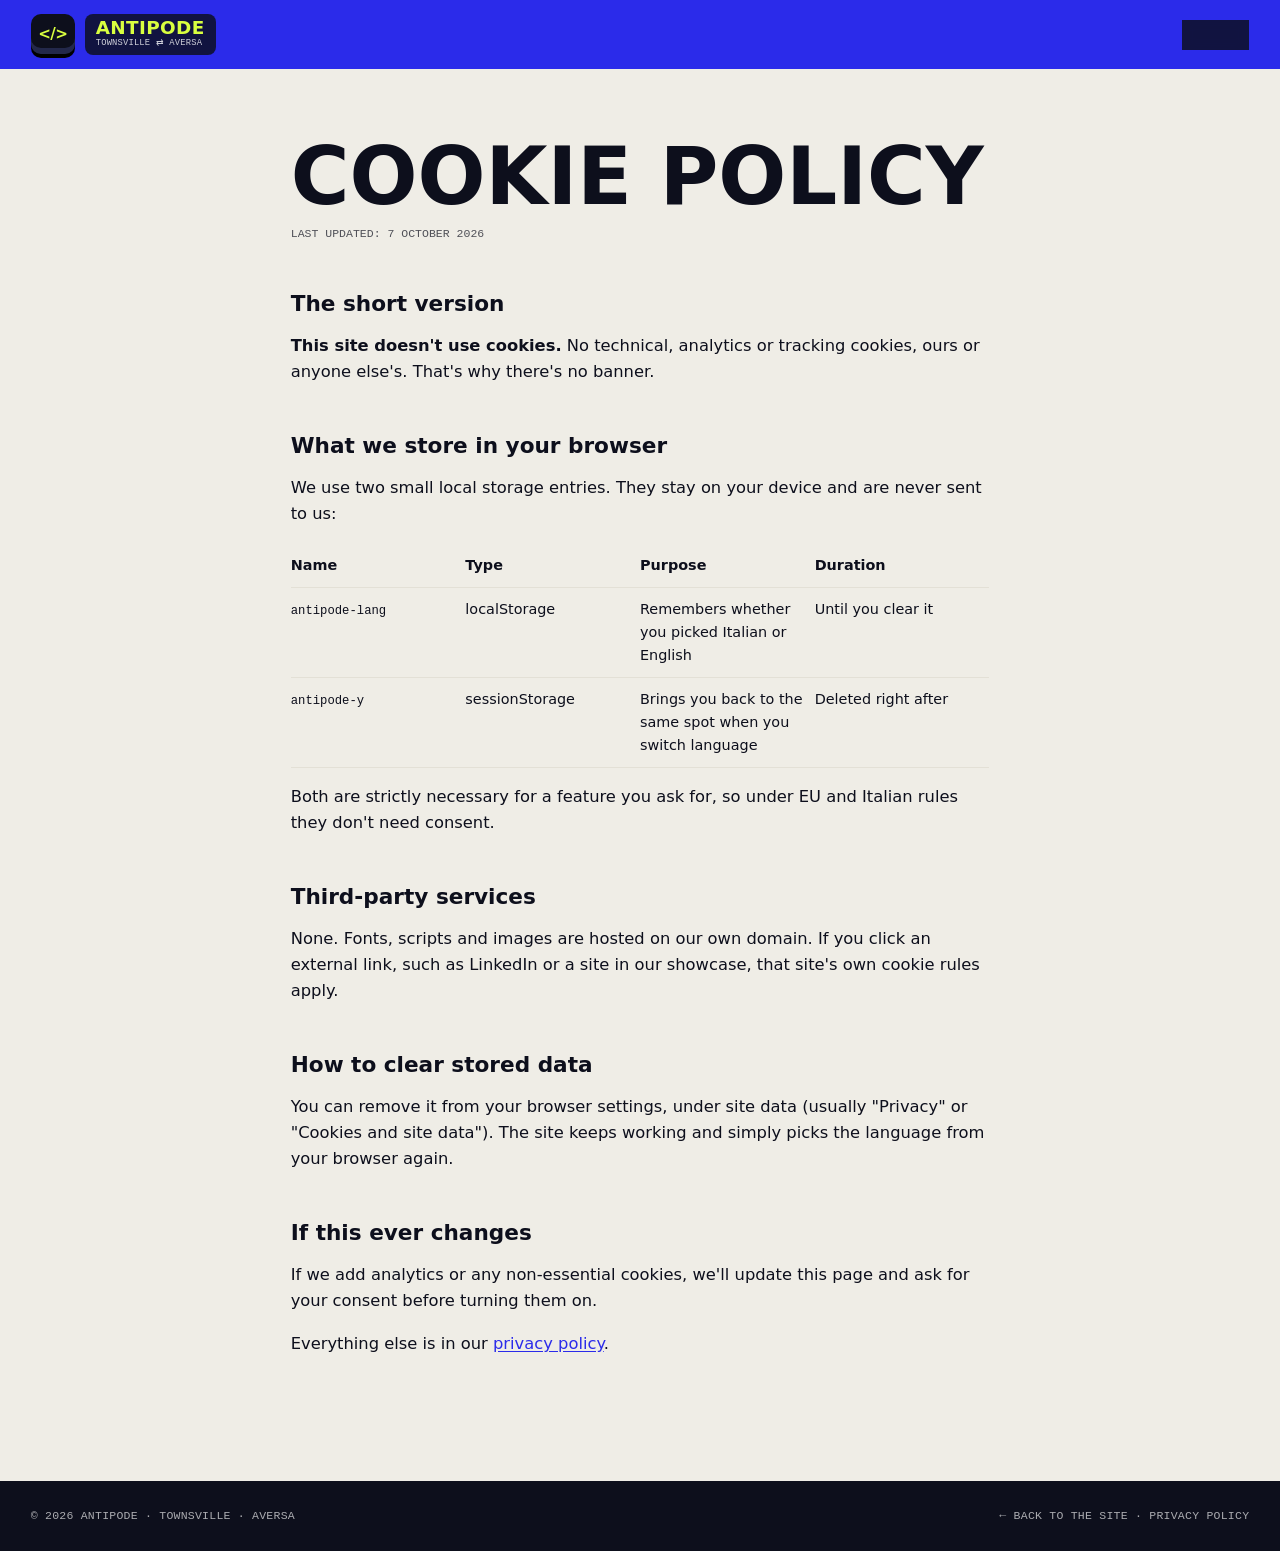
==== cookie.html @ 069a1ace "Antipode landing: IT/EN, privacy e cookie policy, ottimizzazioni mobile Co-Authored-By: Claude Opus " ====
<!doctype html>
<html lang="it">
<head>
  <meta charset="utf-8">
  <meta name="viewport" content="width=device-width, initial-scale=1">
  <title>Cookie policy — Antipode</title>
  <meta name="robots" content="noindex">
  <link rel="stylesheet" href="css/fonts.css">
  <link rel="stylesheet" href="css/style.css">
  <link rel="icon" href="data:image/svg+xml,%3Csvg xmlns='http://www.w3.org/2000/svg' viewBox='0 0 64 64'%3E%3Crect x='4' y='8' width='56' height='50' rx='12' fill='%230D0F1C'/%3E%3Crect x='10' y='6' width='44' height='40' rx='9' fill='%23171A33'/%3E%3Ctext x='32' y='34' text-anchor='middle' font-family='Arial Black,Arial' font-weight='900' font-size='17' fill='%23D9FF3F'%3E%3C/%3E%3C/text%3E%3C/svg%3E">
</head>
<body class="legal-page" data-legal>
  <header class="legal-top">
    <a class="logo" href="index.html"><span class="logo__key">&lt;/&gt;</span><span class="logo__txt"><b>Antipode</b><small class="mono">Townsville ⇄ Aversa</small></span></a>
    <div class="lang" role="group" aria-label="Lingua / Language">
      <button class="lang__btn" data-lang="it" aria-pressed="true" lang="it">IT</button>
      <button class="lang__btn" data-lang="en" aria-pressed="false" lang="en">EN</button>
    </div>
  </header>

  <main class="legal">
    <!-- ================= ITALIANO ================= -->
    <article lang="it">
      <h1>Cookie policy</h1>
      <p class="meta">Ultimo aggiornamento: 7 ottobre 2026</p>

      <h2>In breve</h2>
      <p><strong>Questo sito non usa cookie.</strong> Niente cookie tecnici, statistici o di profilazione, né nostri né di terze parti. Per questo non vedi un banner.</p>

      <h2>Cosa salviamo nel tuo browser</h2>
      <p>Usiamo due piccole voci di memoria locale, che restano sul tuo dispositivo e non ci vengono mai inviate:</p>
      <table>
        <thead><tr><th>Nome</th><th>Tipo</th><th>A cosa serve</th><th>Durata</th></tr></thead>
        <tbody>
          <tr><td><code>antipode-lang</code></td><td>localStorage</td><td>Ricorda se hai scelto italiano o inglese</td><td>Finché non la cancelli</td></tr>
          <tr><td><code>antipode-y</code></td><td>sessionStorage</td><td>Ti riporta allo stesso punto della pagina quando cambi lingua</td><td>Viene cancellata subito dopo</td></tr>
        </tbody>
      </table>
      <p>Sono strumenti tecnici che servono a una funzione che chiedi tu, quindi non richiedono consenso (art. 122 del Codice Privacy e Linee guida del Garante sui cookie del 10 giugno 2021).</p>

      <h2>Servizi di terze parti</h2>
      <p>Nessuno. Font, script e immagini sono ospitati sul nostro dominio. Se clicchi su un link esterno, come LinkedIn o i siti nello showcase, si applicano i cookie e le regole di quei siti.</p>

      <h2>Come cancellare i dati salvati</h2>
      <p>Puoi eliminarli dalle impostazioni del browser, alla voce che gestisce i dati dei siti (in genere "Privacy" o "Cookie e dati dei siti"). Il sito continua a funzionare: tornerà a scegliere la lingua in base al tuo browser.</p>

      <h2>Se un giorno cambiamo idea</h2>
      <p>Se aggiungeremo strumenti di statistica o altri cookie non tecnici aggiorneremo questa pagina e ti chiederemo il consenso prima di attivarli.</p>
      <p>Per tutto il resto c'è la <a href="privacy.html">privacy policy</a>.</p>
    </article>

    <!-- ================= ENGLISH ================= -->
    <article lang="en">
      <h1>Cookie policy</h1>
      <p class="meta">Last updated: 7 October 2026</p>

      <h2>The short version</h2>
      <p><strong>This site doesn't use cookies.</strong> No technical, analytics or tracking cookies, ours or anyone else's. That's why there's no banner.</p>

      <h2>What we store in your browser</h2>
      <p>We use two small local storage entries. They stay on your device and are never sent to us:</p>
      <table>
        <thead><tr><th>Name</th><th>Type</th><th>Purpose</th><th>Duration</th></tr></thead>
        <tbody>
          <tr><td><code>antipode-lang</code></td><td>localStorage</td><td>Remembers whether you picked Italian or English</td><td>Until you clear it</td></tr>
          <tr><td><code>antipode-y</code></td><td>sessionStorage</td><td>Brings you back to the same spot when you switch language</td><td>Deleted right after</td></tr>
        </tbody>
      </table>
      <p>Both are strictly necessary for a feature you ask for, so under EU and Italian rules they don't need consent.</p>

      <h2>Third-party services</h2>
      <p>None. Fonts, scripts and images are hosted on our own domain. If you click an external link, such as LinkedIn or a site in our showcase, that site's own cookie rules apply.</p>

      <h2>How to clear stored data</h2>
      <p>You can remove it from your browser settings, under site data (usually "Privacy" or "Cookies and site data"). The site keeps working and simply picks the language from your browser again.</p>

      <h2>If this ever changes</h2>
      <p>If we add analytics or any non-essential cookies, we'll update this page and ask for your consent before turning them on.</p>
      <p>Everything else is in our <a href="privacy.html">privacy policy</a>.</p>
    </article>
  </main>

  <footer class="legal-foot mono">
    <span>© 2026 Antipode · Townsville · Aversa</span>
    <span><a href="index.html"><span lang="it">← Torna al sito</span><span lang="en">← Back to the site</span></a> · <a href="privacy.html">Privacy policy</a></span>
  </footer>
  <script src="js/i18n.js"></script>
</body>
</html>
---- css/fonts.css ----
/* latin-ext */
@font-face {
  font-family: 'Bricolage Grotesque';
  font-style: normal;
  font-weight: 300 800;
  font-stretch: 75% 100%;
  font-display: swap;
  src: url(../fonts/BricolageGrotesque-300-800-latin-ext.woff2) format('woff2');
  unicode-range: U+0100-02BA, U+02BD-02C5, U+02C7-02CC, U+02CE-02D7, U+02DD-02FF, U+0304, U+0308, U+0329, U+1D00-1DBF, U+1E00-1E9F, U+1EF2-1EFF, U+2020, U+20A0-20AB, U+20AD-20C4, U+2113, U+2C60-2C7F, U+A720-A7FF;
}
/* latin */
@font-face {
  font-family: 'Bricolage Grotesque';
  font-style: normal;
  font-weight: 300 800;
  font-stretch: 75% 100%;
  font-display: swap;
  src: url(../fonts/BricolageGrotesque-300-800-latin.woff2) format('woff2');
  unicode-range: U+0000-00FF, U+0131, U+0152-0153, U+02BB-02BC, U+02C6, U+02DA, U+02DC, U+0304, U+0308, U+0329, U+2000-206F, U+20AC, U+2122, U+2191, U+2193, U+2212, U+2215, U+FEFF, U+FFFD;
}
/* latin-ext */
@font-face {
  font-family: 'Space Mono';
  font-style: normal;
  font-weight: 400;
  font-display: swap;
  src: url(../fonts/SpaceMono-400-latin-ext.woff2) format('woff2');
  unicode-range: U+0100-02BA, U+02BD-02C5, U+02C7-02CC, U+02CE-02D7, U+02DD-02FF, U+0304, U+0308, U+0329, U+1D00-1DBF, U+1E00-1E9F, U+1EF2-1EFF, U+2020, U+20A0-20AB, U+20AD-20C4, U+2113, U+2C60-2C7F, U+A720-A7FF;
}
/* latin */
@font-face {
  font-family: 'Space Mono';
  font-style: normal;
  font-weight: 400;
  font-display: swap;
  src: url(../fonts/SpaceMono-400-latin.woff2) format('woff2');
  unicode-range: U+0000-00FF, U+0131, U+0152-0153, U+02BB-02BC, U+02C6, U+02DA, U+02DC, U+0304, U+0308, U+0329, U+2000-206F, U+20AC, U+2122, U+2191, U+2193, U+2212, U+2215, U+FEFF, U+FFFD;
}
/* latin-ext */
@font-face {
  font-family: 'Space Mono';
  font-style: normal;
  font-weight: 700;
  font-display: swap;
  src: url(../fonts/SpaceMono-700-latin-ext.woff2) format('woff2');
  unicode-range: U+0100-02BA, U+02BD-02C5, U+02C7-02CC, U+02CE-02D7, U+02DD-02FF, U+0304, U+0308, U+0329, U+1D00-1DBF, U+1E00-1E9F, U+1EF2-1EFF, U+2020, U+20A0-20AB, U+20AD-20C4, U+2113, U+2C60-2C7F, U+A720-A7FF;
}
/* latin */
@font-face {
  font-family: 'Space Mono';
  font-style: normal;
  font-weight: 700;
  font-display: swap;
  src: url(../fonts/SpaceMono-700-latin.woff2) format('woff2');
  unicode-range: U+0000-00FF, U+0131, U+0152-0153, U+02BB-02BC, U+02C6, U+02DA, U+02DC, U+0304, U+0308, U+0329, U+2000-206F, U+20AC, U+2122, U+2191, U+2193, U+2212, U+2215, U+FEFF, U+FFFD;
}
---- css/style.css ----
/* =========================================================
   Antonio De Biase — Studio digitale
   Palette: cobalt / acid lime / ink / lilac / paper
   Type: Bricolage Grotesque (condensed, 800) + Space Mono
   ========================================================= */
:root {
  --cobalt: #2b2bea;
  --cobalt-2: #2222c4;
  --cobalt-3: #16168f;
  --cobalt-4: #0e0e66;
  --lime: #d9ff3f;
  --lime-2: #b8e01c;
  --ink: #0d0f1c;
  --ink-2: #161a2e;
  --ink-3: #23284a;
  --lilac: #b6a4ff;
  --lilac-2: #8e72ff;
  --paper: #efede6;
  --paper-2: #e3e0d6;
  --white: #ffffff;

  --display: "Bricolage Grotesque", "Arial Narrow", system-ui, sans-serif;
  --mono: "Space Mono", ui-monospace, "SFMono-Regular", Menlo, monospace;

  --gutter: clamp(16px, 2.4vw, 36px);
  --radius: 18px;
  --ease: cubic-bezier(.2, .8, .2, 1);
  --vh: 100svh;
}

*, *::before, *::after { box-sizing: border-box; }
html { -webkit-text-size-adjust: 100%; overflow-x: clip; }
html.lenis, html.lenis body { height: auto; }
.lenis.lenis-smooth { scroll-behavior: auto !important; }
body {
  margin: 0;
  background: var(--ink);
  color: var(--white);
  font-family: var(--display);
  font-optical-sizing: auto;
  overflow-x: clip;
  -webkit-font-smoothing: antialiased;
}
img { display: block; max-width: 100%; }
a { color: inherit; text-decoration: none; }
button { font: inherit; color: inherit; cursor: pointer; }
::selection { background: var(--lime); color: var(--ink); }
:focus-visible { outline: 3px solid var(--lime); outline-offset: 3px; border-radius: 6px; }

.sr-only { position: absolute; width: 1px; height: 1px; padding: 0; margin: -1px; overflow: hidden; clip: rect(0 0 0 0); white-space: nowrap; border: 0; }
.skip { position: fixed; left: 12px; top: -60px; z-index: 200; background: var(--lime); color: var(--ink); padding: 10px 14px; border-radius: 8px; }
.skip:focus { top: 12px; }

.mono {
  font-family: var(--mono);
  text-transform: uppercase;
  font-size: .72rem;
  line-height: 1.55;
  letter-spacing: .02em;
}

/* ---------- grain overlay ---------- */
.grain {
  position: fixed; inset: -50%;
  z-index: 90; pointer-events: none;
  opacity: .07;
  background-image: url("data:image/svg+xml,%3Csvg xmlns='http://www.w3.org/2000/svg' width='220' height='220'%3E%3Cfilter id='n'%3E%3CfeTurbulence type='fractalNoise' baseFrequency='.85' numOctaves='3' stitchTiles='stitch'/%3E%3CfeColorMatrix values='0 0 0 0 1 0 0 0 0 1 0 0 0 0 1 0 0 0 1.2 0'/%3E%3C/filter%3E%3Crect width='100%25' height='100%25' filter='url(%23n)'/%3E%3C/svg%3E");
  animation: grain 1.2s steps(6) infinite;
}
@keyframes grain {
  0% { transform: translate(0, 0); } 20% { transform: translate(-3%, 2%); }
  40% { transform: translate(2%, -3%); } 60% { transform: translate(-2%, -1%); }
  80% { transform: translate(3%, 3%); } 100% { transform: translate(0, 0); }
}

/* ---------- loader ---------- */
.loader {
  position: fixed; inset: 0; z-index: 100;
  background: var(--cobalt);
  display: grid; place-content: center; justify-items: center; gap: 22px;
  color: var(--lime);
}
.loader__keys { display: flex; gap: 10px; }
.loader__keys span {
  width: 64px; height: 64px; border-radius: 14px;
  display: grid; place-items: center;
  background: var(--ink); color: var(--lime);
  font: 800 1.8rem/1 var(--display);
  box-shadow: 0 8px 0 var(--cobalt-4), 0 14px 24px rgba(0,0,0,.25);
  animation: press 1.2s var(--ease) infinite;
}
.loader__keys span:nth-child(2) { animation-delay: .15s; }
.loader__keys span:nth-child(3) { animation-delay: .3s; }
@keyframes press { 0%, 60%, 100% { transform: translateY(0); box-shadow: 0 8px 0 var(--cobalt-4), 0 14px 24px rgba(0,0,0,.25); } 30% { transform: translateY(6px); box-shadow: 0 2px 0 var(--cobalt-4), 0 4px 10px rgba(0,0,0,.25); } }
.loader__bar { width: 220px; height: 4px; background: rgba(217,255,63,.2); border-radius: 4px; overflow: hidden; }
.loader__bar i { display: block; height: 100%; width: 0; background: var(--lime); }
.loader__txt { margin: 0; }
.loader__pct { margin-left: .6em; }

/* ---------- pills / chips ---------- */
.pill {
  display: inline-flex; align-items: center; gap: .5em;
  padding: .62em 1.15em;
  border-radius: 999px;
  border: 1.5px solid var(--ink);
  background: var(--lime); color: var(--ink);
  font: 700 .72rem/1 var(--mono); text-transform: uppercase; letter-spacing: .03em;
  transition: transform .35s var(--ease), background .25s, color .25s;
  white-space: nowrap;
}
.pill:hover { transform: translateY(-2px) rotate(-2deg); }
.pill--solid { background: var(--lime); }
.pill--ghost { background: rgba(13,15,28,.82); color: var(--white); border-color: transparent; backdrop-filter: blur(6px); }
.pill--ink { background: var(--ink); color: var(--lime); border-color: var(--ink); }
.pill--lg { padding: .95em 1.6em; font-size: .8rem; }
.chip {
  display: inline-block; padding: .38em .8em; border-radius: 999px;
  border: 1px solid currentColor; font: 700 .64rem/1 var(--mono); text-transform: uppercase;
}
.chip--ink { color: var(--ink); }
.tag { color: var(--lime); margin: 0 0 1rem; display: flex; gap: 1.2em; align-items: baseline; }
.services__count { color: rgba(255,255,255,.5); }
.services__count b { color: var(--white); font: 800 1.6rem/1 var(--display); font-stretch: 75%; }

/* ---------- nav ---------- */
.nav {
  position: fixed; inset: 14px var(--gutter) auto; z-index: 50;
  display: grid; grid-template-columns: 1fr auto 1fr; align-items: center; gap: 12px;
  pointer-events: none;
}
.nav > * { pointer-events: auto; }
.nav__left { display: flex; gap: 6px; }
.nav__right { display: flex; gap: 6px; justify-content: flex-end; }
.logo { display: flex; align-items: center; gap: 10px; }
.logo__key {
  width: 44px; height: 40px; border-radius: 10px;
  display: grid; place-items: center;
  background: var(--ink); color: var(--lime);
  font: 800 .95rem/1 var(--display); letter-spacing: -.04em;
  box-shadow: 0 4px 0 #000, inset 0 -6px 0 var(--ink-3);
  transition: transform .3s var(--ease), box-shadow .3s var(--ease);
}
.logo:hover .logo__key { transform: translateY(3px); box-shadow: 0 1px 0 #000, inset 0 -3px 0 var(--ink-3); }
.logo__txt {
  display: grid; gap: 1px; color: var(--white);
  background: rgba(13,15,28,.82); padding: 5px 11px 6px; border-radius: 8px; backdrop-filter: blur(6px);
}
.logo__txt b { color: var(--lime); font: 800 1.15rem/1 var(--display); font-stretch: 75%; text-transform: uppercase; letter-spacing: .02em; }
.logo__txt small { font-size: .55rem; line-height: 1.2; opacity: .8; }

/* language switch */
.lang { display: inline-flex; padding: 3px; gap: 2px; border-radius: 999px; background: rgba(13,15,28,.82); backdrop-filter: blur(6px); }
.lang__btn {
  border: 0; background: transparent; color: var(--white);
  font: 700 .66rem/1 var(--mono); padding: .62em .8em; border-radius: 999px;
  transition: background .25s, color .25s;
}
.lang__btn[aria-pressed="true"] { background: var(--lime); color: var(--ink); }
.lang__btn:hover:not([aria-pressed="true"]) { color: var(--lime); }
.status i {
  width: 7px; height: 7px; border-radius: 50%; background: var(--lime);
  box-shadow: 0 0 0 0 rgba(217,255,63,.7); animation: ping 1.8s infinite;
}
@keyframes ping { 70% { box-shadow: 0 0 0 7px rgba(217,255,63,0); } 100% { box-shadow: 0 0 0 0 rgba(217,255,63,0); } }

/* =========================================================
   STAGE (hero + 3D scroll story)
   ========================================================= */
.stage-wrap { position: relative; height: 500vh; background: var(--cobalt); }
.stage {
  position: sticky; top: 0; height: 100vh; height: var(--vh);
  overflow: hidden; background: var(--cobalt);
  isolation: isolate;
}
.stage__pattern {
  position: absolute; inset: -10%;
  z-index: 0; opacity: .14;
  background-image: url("data:image/svg+xml,%3Csvg xmlns='http://www.w3.org/2000/svg' width='240' height='240' fill='none' stroke='%23ffffff' stroke-width='1.4'%3E%3Cpath d='M40 30 l-18 18 l18 18 M80 30 l18 18 l-18 18 M66 26 l-14 44'/%3E%3Ccircle cx='180' cy='60' r='26'/%3E%3Ccircle cx='180' cy='60' r='12'/%3E%3Cpath d='M150 150 c0 -16 10 -24 22 -24 M150 150 c0 16 -10 24 -22 24 M200 126 h18 v18 M218 192 h-18 v18'/%3E%3Crect x='24' y='150' width='70' height='52' rx='10'/%3E%3Cpath d='M36 166 h30 M36 178 h46 M36 190 h22'/%3E%3Cpath d='M120 100 q20 -30 40 0 t40 0' /%3E%3C/svg%3E");
  background-size: 240px 240px;
  animation: drift 60s linear infinite;
}
@keyframes drift { to { transform: translate(240px, 240px); } }
.stage::after { /* vignette */
  content: ""; position: absolute; inset: 0; z-index: 1; pointer-events: none;
  background: radial-gradient(120% 80% at 50% 60%, transparent 40%, rgba(10,10,80,.45) 100%);
}
.stage__canvas { position: absolute; inset: 0; width: 100%; height: 100%; z-index: 3; }
.stage__back { position: absolute; inset: 0; z-index: 2; pointer-events: none; }
.stage__front { position: absolute; inset: 0; z-index: 4; pointer-events: none; }

/* hero */
.hero {
  position: absolute; inset: 0; z-index: 4;
  padding: 92px var(--gutter) 28px;
  display: flex; flex-direction: column; align-items: center;
  color: var(--lime);
}
.hero__kicker { color: var(--white); opacity: .85; margin: 0 0 .4rem; font-size: .66rem; }
.hero__rule { width: 100%; border-top: 1.5px dashed rgba(217,255,63,.55); }
.hero__rule--top { margin-bottom: 10px; }
.hero__rule--bottom { margin-top: 2px; }
.hero__title {
  margin: 0; display: flex; gap: .22em; justify-content: center;
  font-size: clamp(3.4rem, 13.4vw, 15rem);
  font-weight: 800; font-stretch: 75%;
  line-height: .86; text-transform: uppercase; letter-spacing: -.012em;
  color: var(--lime);
  text-shadow:
    .012em .014em 0 var(--cobalt-2), .024em .028em 0 var(--cobalt-2),
    .036em .042em 0 var(--cobalt-3), .048em .056em 0 var(--cobalt-3),
    .06em .07em 0 var(--cobalt-4), .07em .1em .08em rgba(0,0,40,.35);
}
.hero__word { display: inline-flex; }
.hero__word .ch { display: inline-block; will-change: transform; transform-origin: 50% 100%; }
.hero__sub {
  margin: .55rem 0 0;
  font-weight: 800; font-stretch: 75%; text-transform: uppercase;
  font-size: clamp(1.3rem, 3vw, 2.7rem); letter-spacing: .01em; line-height: 1;
  text-shadow: .03em .04em 0 var(--cobalt-3);
}
.hero__foot {
  position: absolute; left: var(--gutter); bottom: 28px;
  max-width: 300px; display: grid; gap: 16px; justify-items: start;
}
.hero__lede { margin: 0; color: var(--white); }
.hero__scroll {
  position: absolute; right: calc(var(--gutter) + 110px); bottom: 34px;
  color: var(--white); display: flex; align-items: center; gap: 10px;
}
.hero__scroll i { width: 1.5px; height: 34px; background: rgba(255,255,255,.35); position: relative; overflow: hidden; }
.hero__scroll i::after { content: ""; position: absolute; left: 0; top: -40%; width: 100%; height: 40%; background: var(--lime); animation: scrollcue 1.6s var(--ease) infinite; }
@keyframes scrollcue { to { top: 100%; } }

/* story steps */
.step { position: absolute; opacity: 0; visibility: hidden; }
.step--1 { left: var(--gutter); bottom: 9vh; max-width: 62vw; }
.step--2 { inset: 13vh 0 auto; text-align: center; display: grid; justify-items: center; }
.step--2b { left: 50%; bottom: 8vh; transform: translateX(-50%); width: min(440px, 90vw); display: grid; justify-items: center; gap: 14px; text-align: center; }
.step--3 { left: var(--gutter); bottom: 8vh; max-width: 60vw; }
.step__txt { color: var(--white); max-width: 330px; margin: 18px 0 0; }
.step__txt--center { margin: 0; }
.step__chips { display: flex; flex-wrap: wrap; gap: 6px; justify-content: center; color: var(--lime); }
.stats { list-style: none; padding: 0; margin: 22px 0 0; display: flex; gap: 28px; color: var(--white); }
.stats li { display: grid; gap: 4px; }
.stats b { font: 800 2.6rem/1 var(--display); font-stretch: 75%; color: var(--lime); }

/* =========================================================
   ECHO HEADINGS (main line + trailing ghost copies)
   ========================================================= */
.echo {
  position: relative; display: inline-block; margin: 0;
  font-size: clamp(2.7rem, 7.6vw, 8.2rem);
  font-weight: 800; font-stretch: 75%;
  line-height: .86; letter-spacing: -.01em;
  text-transform: uppercase; color: var(--lime);
}
.echo--center { text-align: center; }
.echo--sm { font-size: clamp(2.3rem, 5.4vw, 5.6rem); }
.echo--xl { font-size: clamp(3rem, 9vw, 10rem); }
.echo--ink { color: var(--ink); }
.echo--lime { color: var(--lime); }
.echo__layer { display: block; }
.echo__main { position: relative; z-index: 2; }
.echo__ghost {
  position: absolute; inset: 0; z-index: 1;
  pointer-events: none; user-select: none;
  -webkit-mask-image: linear-gradient(to bottom, #000 30%, transparent 92%);
          mask-image: linear-gradient(to bottom, #000 30%, transparent 92%);
}
.echo__line { display: block; overflow: hidden; padding-bottom: .04em; margin-bottom: -.04em; }
.echo__line > span { display: inline-block; will-change: transform; }

/* =========================================================
   SERVICES
   ========================================================= */
.services {
  position: relative; z-index: 5;
  margin-top: -100vh; height: 400vh;
  background: var(--ink);
  box-shadow: 0 -30px 60px rgba(0,0,0,.35);
}
.services__sticky {
  position: sticky; top: 0; height: 100vh; height: var(--vh);
  display: grid; grid-template-columns: 1fr 1fr;
}
.services__left {
  padding: 110px var(--gutter) 40px;
  display: flex; flex-direction: column;
  border-right: 1.5px dashed rgba(217,255,63,.25);
}
.services__heads { position: relative; height: 2.1em; font-size: clamp(2.3rem, 5.4vw, 5.6rem); margin-bottom: auto; }
.services__heads .echo { position: absolute; top: 0; left: 0; opacity: 0; visibility: hidden; }
.svc-list { list-style: none; margin: 30px 0 0; padding: 0; display: grid; gap: 18px; max-width: 520px; }
.svc-list li {
  display: grid; grid-template-columns: 44px 1fr; gap: 14px; align-items: start;
  opacity: .32; transition: opacity .5s var(--ease), transform .5s var(--ease);
}
.svc-list li.is-active { opacity: 1; transform: translateX(8px); }
.svc-list h3 { margin: 0 0 4px; font-weight: 700; font-size: 1.25rem; line-height: 1.15; }
.svc-list p { margin: 0; color: rgba(255,255,255,.72); }
.svc-ico { width: 44px; height: 44px; border-radius: 50%; background: var(--lime); display: grid; place-items: center; }
.svc-ico svg { width: 22px; height: 22px; fill: none; stroke: var(--ink); stroke-width: 1.8; stroke-linecap: round; stroke-linejoin: round; }

.services__right { position: relative; overflow: hidden; background: var(--lilac); }
.services__pattern {
  position: absolute; inset: 0; opacity: .22; z-index: 0;
  background-image: url("data:image/svg+xml,%3Csvg xmlns='http://www.w3.org/2000/svg' width='120' height='120' fill='none' stroke='%230d0f1c' stroke-width='1.2'%3E%3Cpath d='M0 60 Q30 20 60 60 T120 60'/%3E%3Cpath d='M0 100 Q30 60 60 100 T120 100' opacity='.5'/%3E%3C/svg%3E");
}
.svc-visual { position: absolute; inset: 0; z-index: 1; display: grid; place-items: center; opacity: 0; visibility: hidden; }

.mock-browser { width: min(78%, 520px); border-radius: 14px; overflow: hidden; background: var(--white); color: var(--ink); box-shadow: 0 40px 80px rgba(13,15,28,.35); transform: rotate(-4deg); }
.mock-browser__bar { display: flex; align-items: center; gap: 6px; padding: 10px 12px; background: var(--paper-2); }
.mock-browser__bar i { width: 10px; height: 10px; border-radius: 50%; background: var(--ink-3); opacity: .35; }
.mock-browser__bar span { margin-left: 10px; background: var(--white); padding: 3px 10px; border-radius: 6px; font-size: .6rem; text-transform: lowercase; }
.mock-browser__body { padding: 18px; display: grid; gap: 14px; }
.mb-hero { background: var(--cobalt); border-radius: 10px; padding: 22px; display: grid; gap: 8px; }
.mb-hero b { height: 18px; border-radius: 4px; background: var(--lime); width: 80%; }
.mb-hero b + b { width: 55%; }
.mb-hero span { width: 90px; height: 20px; border-radius: 99px; background: var(--white); margin-top: 6px; }
.mb-grid { display: grid; grid-template-columns: repeat(3, 1fr); gap: 10px; }
.mb-grid i { aspect-ratio: 1; border-radius: 8px; background: var(--paper-2); }
.mb-grid i:nth-child(2) { background: var(--lilac); }
.mb-lines { display: grid; gap: 6px; }
.mb-lines i { height: 7px; border-radius: 4px; background: var(--paper-2); }
.mb-lines i:nth-child(2) { width: 80%; } .mb-lines i:nth-child(3) { width: 60%; }
.score { position: absolute; right: 10%; bottom: 14%; background: var(--ink); color: var(--white); padding: 14px 18px; border-radius: 14px; transform: rotate(6deg); font-size: .6rem; }
.score b { display: block; color: var(--lime); font: 800 2.6rem/1 var(--display); }

.flowbox { position: relative; width: min(86%, 560px); aspect-ratio: 4 / 3; }
.flow { position: absolute; inset: 0; width: 100%; height: 100%; }
.flow__path { fill: none; stroke: var(--ink); stroke-width: 2; stroke-dasharray: 6 8; animation: dash 1.2s linear infinite; }
@keyframes dash { to { stroke-dashoffset: -28; } }
.flow__dot { fill: var(--lime); stroke: var(--ink); stroke-width: 2; }
.node {
  position: absolute; display: flex; align-items: center; gap: 8px;
  background: var(--ink); color: var(--white); padding: 10px 14px 10px 10px; border-radius: 14px;
  box-shadow: 0 16px 30px rgba(13,15,28,.3);
}
.node span { width: 30px; height: 30px; border-radius: 8px; background: var(--lime); color: var(--ink); display: grid; place-items: center; font-size: 1rem; }
.node b { font-size: .62rem; }
.node { transform: translate(-50%, -50%); white-space: nowrap; }
.node--a { left: 17.5%; top: 50%; }
.node--b { left: 50%; top: 23.3%; }
.node--c { left: 50%; top: 76.7%; }
.node--d { left: 82.5%; top: 50%; }

.dash { width: min(84%, 560px); aspect-ratio: 16/11; display: grid; grid-template-columns: 56px 1fr; background: var(--ink); border-radius: 16px; overflow: hidden; box-shadow: 0 40px 80px rgba(13,15,28,.35); transform: rotate(3deg); }
.dash__side { background: var(--ink-2); display: grid; align-content: start; gap: 12px; padding: 16px 12px; }
.dash__side i { height: 32px; border-radius: 8px; background: var(--ink-3); }
.dash__side i:first-child { background: var(--lime); }
.dash__main { padding: 16px; display: grid; grid-template-rows: auto 1fr; gap: 14px; }
.dash__kpis { display: grid; grid-template-columns: repeat(3, 1fr); gap: 10px; }
.dash__kpis div { background: var(--ink-2); border-radius: 10px; padding: 10px; display: grid; gap: 4px; }
.dash__kpis small { color: rgba(255,255,255,.55); font-size: .55rem; }
.dash__kpis b { color: var(--white); font-size: clamp(1rem, 1.8vw, 1.5rem); }
.dash__chart { background: var(--ink-2); border-radius: 10px; padding: 14px; display: flex; align-items: flex-end; gap: 8px; }
.dash__chart i { flex: 1; height: var(--h); border-radius: 5px 5px 2px 2px; background: linear-gradient(var(--lime), var(--lime-2)); transform-origin: bottom; }
.dash__chart i:nth-child(even) { background: var(--lilac); }

/* =========================================================
   JOURNEY
   ========================================================= */
.journey {
  position: relative; z-index: 6;
  margin-top: -100vh;
  background: var(--paper); color: var(--ink);
  padding: 120px var(--gutter) 18vh;
  box-shadow: 0 -30px 60px rgba(0,0,0,.35);
  overflow: hidden;
}
.journey__head { position: relative; z-index: 2; display: grid; gap: 20px; max-width: 620px; }
.journey__lede { margin: 0; max-width: 380px; }
.journey__items { position: relative; margin-top: 4vh; }
.jitem { position: relative; width: min(430px, 36vw); margin-left: var(--x); margin-top: -6vh; will-change: transform; }
.jitem:first-child { margin-top: -18vh; }
.jitem header { display: flex; gap: 10px; align-items: flex-start; margin-bottom: 10px; }
.jitem header p { margin: 0; }
.jnum { flex: none; width: 30px; height: 30px; border-radius: 50%; display: grid; place-items: center; background: var(--ink); color: var(--lime); font: 700 .62rem/1 var(--mono); }
.jcard { border-radius: 8px; overflow: hidden; box-shadow: 0 24px 50px rgba(13,15,28,.22); aspect-ratio: 4/3; }
.jcard--img img { width: 100%; height: 100%; object-fit: cover; object-position: left top; }
.jcard--code { background: var(--ink); display: grid; place-items: center; padding: 24px; }
.jcard--code pre { color: var(--lime); margin: 0; white-space: pre-wrap; font-size: .78rem; text-transform: none; }
.jcard--stack { background: var(--cobalt); display: grid; grid-template-columns: repeat(3, 1fr); gap: 10px; padding: 24px; align-content: center; }
.jcard--stack span { aspect-ratio: 1; border-radius: 12px; background: var(--ink); color: var(--lime); display: grid; place-items: center; font: 800 1.2rem/1 var(--display); box-shadow: 0 6px 0 var(--cobalt-4); }
.jcard--globe { background: var(--lilac); display: flex; align-items: center; justify-content: center; gap: clamp(10px, 3vw, 22px); padding: 16px; }
.jcard--globe > div { display: grid; gap: 8px; justify-items: center; }
.jcard--globe b { font-size: .8rem; }
.jcard--globe span { background: var(--ink); color: var(--lime); padding: 8px 12px; border-radius: 99px; }
.jcard--globe i { font: 800 clamp(2.4rem, 5vw, 4rem)/1 var(--display); font-style: normal; }

/* =========================================================
   WHY
   ========================================================= */
.why { overflow-x: clip; position: relative; z-index: 6; background: var(--paper); color: var(--ink); padding: 8vh var(--gutter) 0; }
.why__head { text-align: center; display: grid; justify-items: center; gap: 22px; }
.why__title {
  margin: 0; font-size: clamp(2.8rem, 8vw, 8.4rem);
  font-weight: 800; font-stretch: 75%; line-height: .9; text-transform: uppercase;
}
.hl { position: relative; display: inline-block; }
.strike { position: absolute; left: -4%; top: 34%; width: 108%; height: .42em; overflow: visible; pointer-events: none; }
.strike path { fill: none; stroke: var(--lilac-2); stroke-width: 9; stroke-linecap: round; opacity: .85; mix-blend-mode: multiply; }
.sticker {
  position: absolute; top: -.35em; left: -.2em; z-index: 2;
  font: 700 .6rem/1 var(--mono); text-transform: uppercase; white-space: nowrap;
  background: var(--lilac); color: var(--ink); padding: .5em .8em; border-radius: 99px;
  transform: rotate(var(--r)); box-shadow: 0 4px 0 var(--ink);
}
.sticker--b { left: auto; right: -.4em; top: -.1em; background: var(--lime); }
.sticker--c { left: auto; right: -.8em; top: .1em; }
.why__sub { max-width: 420px; margin: 0; }
.why__cols { display: grid; grid-template-columns: repeat(3, 1fr); gap: clamp(20px, 4vw, 70px); margin: 12vh 0 10vh; }
.why__col:nth-child(2) { margin-top: -4vh; }
.why__col:nth-child(3) { margin-top: -8vh; }
.why__col h3 { margin: 14px 0 8px; font-size: .78rem; }
.why__col p { margin: 0; max-width: 340px; }
.why__ico { width: 46px; height: 46px; border-radius: 50%; display: grid; place-items: center; background: var(--ink); color: var(--lime); font-size: 1.15rem; }

.marquee { margin: 0 calc(var(--gutter) * -1); background: var(--ink); color: var(--lime); overflow: hidden; padding: 18px 0; transform: rotate(-1.5deg); }
.marquee__track { display: flex; gap: 28px; width: max-content; font-size: 1rem; animation: marquee 32s linear infinite; }
@keyframes marquee { to { transform: translateX(-50%); } }

/* =========================================================
   WORK / SHOWCASE
   ========================================================= */
.work { position: relative; z-index: 6; background: var(--ink); }
.work__intro {
  position: relative; min-height: 100vh; min-height: var(--vh);
  background: var(--lilac); color: var(--ink); overflow: hidden;
  display: grid; align-items: end; padding: 120px var(--gutter) 60px;
}
.work__collage { position: absolute; inset: 0; }
.work__collage img {
  position: absolute; left: var(--x); top: var(--y);
  width: min(46vw, 640px); border-radius: 12px;
  transform: rotate(var(--r));
  box-shadow: 0 40px 80px rgba(13,15,28,.35);
  border: 6px solid var(--ink);
}
.work__intro-txt { position: relative; z-index: 2; display: grid; gap: 22px; justify-items: start; }
.work__intro .echo { color: var(--lime); -webkit-text-stroke: 0; text-shadow: .03em .04em 0 var(--ink), .05em .07em 0 var(--ink); }

.showcase { padding: 14vh var(--gutter) 12vh; }
.showcase__head { display: grid; gap: 24px; margin-bottom: 44px; }
.showcase__title { margin: 0; font-size: clamp(3rem, 9vw, 9rem); font-weight: 800; font-stretch: 75%; text-transform: uppercase; line-height: .85; color: var(--lime); }
.showcase__title sup { font-size: .9rem; vertical-align: top; margin-left: .4em; color: var(--white); }
.filters { display: flex; flex-wrap: wrap; gap: 8px; }
.filter {
  padding: .7em 1.1em; border-radius: 999px; border: 1.5px solid rgba(255,255,255,.2); background: transparent;
  font: 700 .68rem/1 var(--mono); text-transform: uppercase; color: var(--white);
  transition: background .25s, color .25s, border-color .25s, transform .3s var(--ease);
}
.filter:hover { border-color: var(--lime); transform: translateY(-2px); }
.filter.is-active { background: var(--lime); color: var(--ink); border-color: var(--lime); }

.grid { display: grid; grid-template-columns: repeat(3, 1fr); gap: 22px; grid-auto-flow: dense; }
.card {
  position: relative; border-radius: var(--radius); background: var(--ink-2);
  border: 1px solid rgba(255,255,255,.07);
  overflow: hidden; transform-style: preserve-3d;
  transition: border-color .3s, box-shadow .4s var(--ease);
}
.card:hover { border-color: rgba(217,255,63,.5); box-shadow: 0 30px 60px rgba(0,0,0,.4); }
.card--feature { grid-column: span 2; }
.card a { display: block; height: 100%; }
.card__media { position: relative; aspect-ratio: 16/10; overflow: hidden; background: var(--ink-3); }
.card--feature .card__media { aspect-ratio: 16/8.2; }
.card__bar { position: absolute; z-index: 2; inset: 0 0 auto; display: flex; gap: 5px; align-items: center; padding: 8px 10px; background: rgba(13,15,28,.85); backdrop-filter: blur(6px); }
.card__bar i { width: 8px; height: 8px; border-radius: 50%; background: rgba(255,255,255,.3); }
.card__bar span { margin-left: 8px; color: rgba(255,255,255,.7); font-size: .58rem; text-transform: lowercase; }
.card__media img { width: 100%; height: 100%; object-fit: cover; object-position: top; padding-top: 26px; transition: transform .9s var(--ease); }
.card:hover .card__media img { transform: scale(1.05) translateY(-2%); }
.card__cover {
  position: absolute; inset: 0; padding-top: 26px; display: grid; place-items: center;
  font: 800 clamp(2.4rem, 5vw, 4.6rem)/.9 var(--display); font-stretch: 75%; text-transform: uppercase; text-align: center;
  background: var(--cover-bg, var(--cobalt)); color: var(--cover-fg, var(--lime));
}
.card__cover::before {
  content: ""; position: absolute; inset: 0; opacity: .2;
  background-image: repeating-linear-gradient(-45deg, currentColor 0 1px, transparent 1px 14px);
}
.card__cover span { position: relative; padding: 0 16px; }
.card__go {
  position: absolute; z-index: 3; right: 14px; bottom: 14px;
  width: 54px; height: 54px; border-radius: 50%; background: var(--lime); color: var(--ink);
  display: grid; place-items: center; font: 700 1.2rem/1 var(--mono);
  transform: scale(0) rotate(-90deg); transition: transform .5s var(--ease);
}
.card:hover .card__go { transform: scale(1) rotate(0); }
.card__info { padding: 18px 18px 20px; display: grid; gap: 10px; }
.card__row { display: flex; justify-content: space-between; align-items: baseline; gap: 10px; }
.card__title { margin: 0; font-size: 1.45rem; font-weight: 700; line-height: 1.05; }
.card__year { color: var(--lime); flex: none; }
.card__desc { margin: 0; color: rgba(255,255,255,.65); text-transform: none; font-size: .74rem; }
.card__tags { display: flex; flex-wrap: wrap; gap: 6px; color: var(--lilac); }
.showcase__note { margin: 34px 0 0; color: rgba(255,255,255,.5); max-width: 560px; }

/* =========================================================
   OFFER
   ========================================================= */
.offer { position: relative; z-index: 6; background: var(--cobalt); padding: 16vh var(--gutter) 12vh; overflow: hidden; }
.offer::before { content: ""; position: absolute; inset: 0; opacity: .1; background-image: inherit; }
.offer__head { text-align: center; display: grid; justify-items: center; gap: 24px; margin-bottom: 70px; }
.offer__mark { color: var(--lime); font-size: 2rem; animation: spin 8s linear infinite; }
@keyframes spin { to { transform: rotate(360deg); } }
.offer .echo { text-shadow: .03em .04em 0 var(--cobalt-3), .05em .07em 0 var(--cobalt-4); }
.offer__cards { display: grid; grid-template-columns: repeat(3, 1fr); gap: 18px; }
.ocard {
  background: var(--lime); color: var(--ink); border-radius: var(--radius); padding: 22px;
  display: flex; flex-direction: column; gap: 18px; min-height: 440px;
  box-shadow: 0 10px 0 var(--cobalt-4);
  transition: translate .5s var(--ease), rotate .5s var(--ease), box-shadow .5s var(--ease);
}
.ocard:hover { translate: 0 -10px; rotate: -1.5deg; box-shadow: 0 22px 0 var(--cobalt-4); }
.ocard--lilac { background: var(--lilac); }
.ocard--paper { background: var(--paper); }
.ocard__top { display: flex; gap: 6px; }
.ocard h3 { margin: auto 0 0; font-size: clamp(2rem, 3.4vw, 3.2rem); font-weight: 800; font-stretch: 75%; text-transform: uppercase; line-height: .9; }
.ocard ul { margin: 0; padding: 0; list-style: none; display: grid; gap: 7px; border-top: 1.5px dashed var(--ink); padding-top: 16px; }
.ocard li::before { content: "→ "; }
.ocard__for { margin: 0; opacity: .7; }
.process { list-style: none; padding: 0; margin: 60px 0 0; display: grid; grid-template-columns: repeat(4, 1fr); gap: 12px; color: var(--white); }
.process li { border-top: 1.5px dashed rgba(217,255,63,.6); padding-top: 14px; display: grid; gap: 6px; }
.process b { color: var(--lime); font: 800 2rem/1 var(--display); }

/* =========================================================
   CONTACT
   ========================================================= */
.contact { position: relative; z-index: 6; display: grid; grid-template-columns: 1.15fr .85fr; min-height: 100vh; }
.contact__left { background: var(--lime); color: var(--ink); padding: 14vh var(--gutter) 8vh; display: grid; align-content: start; gap: 42px; }
.cform { display: grid; gap: 22px; max-width: 640px; }
.cform__row { display: grid; grid-template-columns: 1fr 1fr; gap: 18px; }
.field { display: grid; gap: 6px; }
.field input, .field textarea {
  font: 600 1.15rem/1.3 var(--display); color: var(--ink); background: transparent;
  border: 0; border-bottom: 2px solid var(--ink); padding: 8px 0; border-radius: 0; resize: vertical;
}
.field input:focus, .field textarea:focus { outline: none; border-bottom-color: var(--cobalt); }
.cform__types { border: 0; padding: 0; margin: 0; display: flex; flex-wrap: wrap; gap: 8px; }
.cform__types legend { margin-bottom: 8px; }
.cform__types label { position: relative; }
.cform__types input { position: absolute; opacity: 0; }
.cform__types span { display: inline-block; padding: .7em 1.1em; border: 1.5px solid var(--ink); border-radius: 99px; font: 700 .68rem/1 var(--mono); text-transform: uppercase; cursor: pointer; transition: background .2s, color .2s; }
.cform__types input:checked + span { background: var(--ink); color: var(--lime); }
.cform__types input:focus-visible + span { outline: 3px solid var(--cobalt); outline-offset: 2px; }
.cform__legal { margin: -6px 0 0; max-width: 520px; opacity: .8; font-size: .62rem; }
.cform__legal a { text-decoration: underline; text-underline-offset: 2px; }
.cform__foot { display: flex; align-items: center; justify-content: space-between; gap: 16px; }
.cform__msg { margin: 0; }

.contact__right { position: relative; overflow: hidden; background: var(--lilac); color: var(--ink); display: grid; place-content: center; justify-items: center; gap: 26px; padding: 12vh var(--gutter); }
.contact__pattern { position: absolute; inset: 0; opacity: .25; background-image: url("data:image/svg+xml,%3Csvg xmlns='http://www.w3.org/2000/svg' width='120' height='120' fill='none' stroke='%230d0f1c' stroke-width='1.2'%3E%3Cpath d='M0 60 Q30 20 60 60 T120 60'/%3E%3C/svg%3E"); z-index: 0; }
.keys { position: relative; z-index: 1; display: grid; grid-template-columns: repeat(4, auto); gap: 12px; perspective: 600px; }
.kc {
  width: clamp(64px, 7vw, 92px); aspect-ratio: 1; border: 0; border-radius: 16px;
  background: linear-gradient(180deg, #23284a, #12152a); color: var(--lime);
  font: 800 clamp(1.6rem, 2.6vw, 2.4rem)/1 var(--display);
  box-shadow: inset 0 -10px 0 rgba(0,0,0,.35), inset 0 2px 0 rgba(255,255,255,.08), 0 10px 0 #05060d, 0 20px 30px rgba(13,15,28,.35);
  transition: translate .12s, box-shadow .12s;
}
.kc--wide { grid-column: span 4; width: 100%; aspect-ratio: auto; height: clamp(64px, 7vw, 92px); font-size: 1rem; font-family: var(--mono); text-transform: uppercase; }
.kc--lime { background: linear-gradient(180deg, #e6ff7a, #c4ec22); color: var(--ink); box-shadow: inset 0 -10px 0 rgba(0,0,0,.15), 0 10px 0 #6f8a00, 0 20px 30px rgba(13,15,28,.35); }
.kc:hover { translate: 0 -2px; }
.kc.is-down, .kc:active { translate: 0 8px; box-shadow: inset 0 -4px 0 rgba(0,0,0,.35), 0 2px 0 #05060d, 0 6px 10px rgba(13,15,28,.35); }
.kc--lime.is-down, .kc--lime:active { box-shadow: inset 0 -4px 0 rgba(0,0,0,.15), 0 2px 0 #6f8a00, 0 6px 10px rgba(13,15,28,.35); }
.contact__hint { position: relative; z-index: 1; margin: 0; }
.contact__places { position: relative; z-index: 1; list-style: none; padding: 0; margin: 4px 0 0; display: flex; gap: 10px; flex-wrap: wrap; justify-content: center; }
.contact__places li { background: var(--ink); color: var(--white); border-radius: 12px; padding: 10px 14px; display: grid; gap: 2px; text-align: center; font-size: .6rem; }
.contact__places b { color: var(--lime); font: 800 1.3rem/1 var(--display); font-stretch: 75%; }
.contact__links { position: relative; z-index: 1; list-style: none; padding: 0; margin: 10px 0 0; display: grid; gap: 8px; justify-items: center; font-size: .8rem; }
.contact__links a { border-bottom: 1.5px solid var(--ink); }
.contact__links a:hover { background: var(--ink); color: var(--lime); }

/* ---------- footer ---------- */
.footer { position: relative; z-index: 6; background: var(--ink); padding: 8vh 0 26px; overflow: hidden; }
.footer__big { display: flex; width: max-content; animation: marquee 26s linear infinite; }
.footer__big span {
  padding-right: .4em; white-space: nowrap;
  font: 800 clamp(5rem, 16vw, 16rem)/.9 var(--display); font-stretch: 75%; text-transform: uppercase;
  color: transparent; -webkit-text-stroke: 2px var(--cobalt);
}
.footer__row { display: flex; justify-content: space-between; gap: 16px; flex-wrap: wrap; padding: 30px var(--gutter) 0; color: rgba(255,255,255,.6); }
.footer__row a:hover { color: var(--lime); }
.footer__links { display: flex; gap: 18px; flex-wrap: wrap; }
@media (min-width: 761px) { .footer__row { padding-right: calc(var(--gutter) + 104px); } }

/* ---------- corner controls ---------- */
.corner { position: fixed; right: var(--gutter); bottom: 22px; z-index: 50; display: flex; gap: 8px; }
.corner__btn {
  width: 44px; height: 44px; border-radius: 50%; border: 1.5px solid var(--ink);
  background: var(--lime); color: var(--ink); display: grid; place-items: center;
  font: 700 1rem/1 var(--mono); transition: transform .3s var(--ease);
}
.corner__btn:hover { transform: scale(1.08); }
.eq { display: flex; gap: 3px; align-items: flex-end; height: 14px; }
.eq i { width: 3px; background: var(--ink); border-radius: 2px; animation: eq .9s ease-in-out infinite; }
.eq i:nth-child(2) { animation-delay: .2s; } .eq i:nth-child(3) { animation-delay: .4s; }
@keyframes eq { 0%, 100% { height: 4px; } 50% { height: 14px; } }
.corner__btn[aria-pressed="true"] .eq i { animation-play-state: paused; height: 4px; }

/* =========================================================
   RESPONSIVE
   ========================================================= */
@media (max-width: 1024px) {
  .status { display: none; }
  .grid { grid-template-columns: repeat(2, 1fr); }
  .offer__cards { grid-template-columns: 1fr 1fr; }
  .offer__cards .ocard:last-child { grid-column: span 2; min-height: 0; }
}
/* touch devices: drop the costly full-screen effects, keep the motion */
@media (pointer: coarse) {
  .grain { display: none; }
  .stage__pattern { animation: none; }
  .stage::after { background: radial-gradient(120% 80% at 50% 60%, transparent 50%, rgba(10,10,80,.35) 100%); }
}

@media (max-width: 760px) {
  .nav { grid-template-columns: auto 1fr; top: max(10px, env(safe-area-inset-top)); }
  .nav__left, .status { display: none; }
  .logo__txt b { font-size: 1rem; }
  .stage-wrap { height: 440vh; }
  .logo { justify-self: start; }
  .hero { padding-top: 84px; }
  .hero__title { flex-direction: column; align-items: center; gap: 0; font-size: 23vw; }
  .hero__foot { max-width: none; right: var(--gutter); bottom: 22px; grid-template-columns: 1fr; }
  .hero__lede { font-size: .64rem; max-width: 70%; }
  .hero__scroll { display: none; }
  .step--1, .step--3 { max-width: none; right: var(--gutter); bottom: 6vh; }
  .step--2 { top: 14vh; }
  .stats { gap: 18px; }
  .stats b { font-size: 2rem; }

  .services { height: 340vh; }
  .services__sticky { grid-template-columns: 1fr; grid-template-rows: auto 1fr; }
  .services__left { padding-top: 86px; padding-bottom: 18px; border-right: 0; border-bottom: 1.5px dashed rgba(217,255,63,.25); }
  .services__heads { height: 2.05em; }
  .svc-list { gap: 10px; margin-top: 16px; }
  .svc-list li { grid-template-columns: 34px 1fr; }
  .svc-list li:not(.is-active) .mono { display: none; }
  .svc-list b { font-size: 1.02rem; }
  .svc-ico { width: 34px; height: 34px; }
  .svc-ico svg { width: 17px; height: 17px; }
  .node b { font-size: .52rem; }
  .node span { width: 24px; height: 24px; }

  .jitem { width: 82vw; margin-left: 0 !important; margin-top: 7vh; }
  .jitem:nth-child(even) { margin-left: auto !important; }
  .jitem:first-child { margin-top: 4vh; }
  .why__cols { grid-template-columns: 1fr; margin: 8vh 0; }
  .why__col:nth-child(n) { margin-top: 0; }
  .sticker { font-size: .5rem; top: -1.05em; }
  .sticker--b, .sticker--c { top: -.9em; }
  .corner { bottom: max(14px, env(safe-area-inset-bottom)); gap: 6px; }
  .corner__btn { width: 38px; height: 38px; font-size: .9rem; }
  .legal table { font-size: .8rem; }

  .work__collage img { width: 78vw; }
  .grid { grid-template-columns: 1fr; }
  .card--feature { grid-column: auto; }
  .card--feature .card__media { aspect-ratio: 16/10; }

  .offer__cards { grid-template-columns: 1fr; }
  .offer__cards .ocard:last-child { grid-column: auto; }
  .ocard { min-height: 360px; }
  .process { grid-template-columns: 1fr 1fr; }

  .contact { grid-template-columns: 1fr; }
  .cform__row { grid-template-columns: 1fr; }
  .cform__foot { flex-direction: column; align-items: stretch; }
  .contact__right { min-height: 70vh; }
  .footer__row { padding-bottom: 76px; flex-direction: column; gap: 10px; }
  .contact__places b { font-size: 1.1rem; }
}
@media (max-width: 420px) {
  .nav__cta { display: none; }
  .logo__txt small { display: none; }
}

@media (prefers-reduced-motion: reduce) {
  .grain, .stage__pattern, .marquee__track, .footer__big, .offer__mark { animation: none !important; }
}

/* =========================================================
   LEGAL PAGES
   ========================================================= */
.legal-page { background: var(--paper); color: var(--ink); }
.legal-page .grain { display: none; }
.legal-top { position: sticky; top: 0; z-index: 10; display: flex; justify-content: space-between; align-items: center; gap: 12px; padding: 14px var(--gutter); background: var(--cobalt); }
.legal-top .logo__txt small { color: var(--white); }
.legal { max-width: 760px; margin: 0 auto; padding: 8vh var(--gutter) 12vh; font-family: var(--display); line-height: 1.6; font-size: 1.02rem; }
.legal h1 { font-size: clamp(2.6rem, 8vw, 5rem); font-weight: 800; font-stretch: 75%; text-transform: uppercase; line-height: .9; margin: 0 0 12px; }
.legal h2 { font-size: 1.35rem; margin: 2.2em 0 .5em; line-height: 1.2; }
.legal p, .legal li { max-width: 68ch; }
.legal a { color: var(--cobalt); text-decoration: underline; text-underline-offset: 2px; }
.legal .meta { font-family: var(--mono); font-size: .72rem; text-transform: uppercase; opacity: .7; margin-bottom: 2.4em; }
.legal table { width: 100%; border-collapse: collapse; font-size: .9rem; margin: 1em 0; table-layout: fixed; }
.legal code { word-break: break-all; font-size: .85em; }
.legal th, .legal td { text-align: left; border-bottom: 1px solid var(--paper-2); padding: 10px 12px 10px 0; vertical-align: top; }
.legal mark { background: var(--lime); padding: 0 .25em; border-radius: 3px; }
html[data-lang="it"] :is(.legal, .legal-foot) [lang="en"], html[data-lang="en"] :is(.legal, .legal-foot) [lang="it"] { display: none; }
.legal-foot { background: var(--ink); color: rgba(255,255,255,.65); padding: 26px var(--gutter); display: flex; justify-content: space-between; gap: 14px; flex-wrap: wrap; }
.legal-foot a:hover { color: var(--lime); }
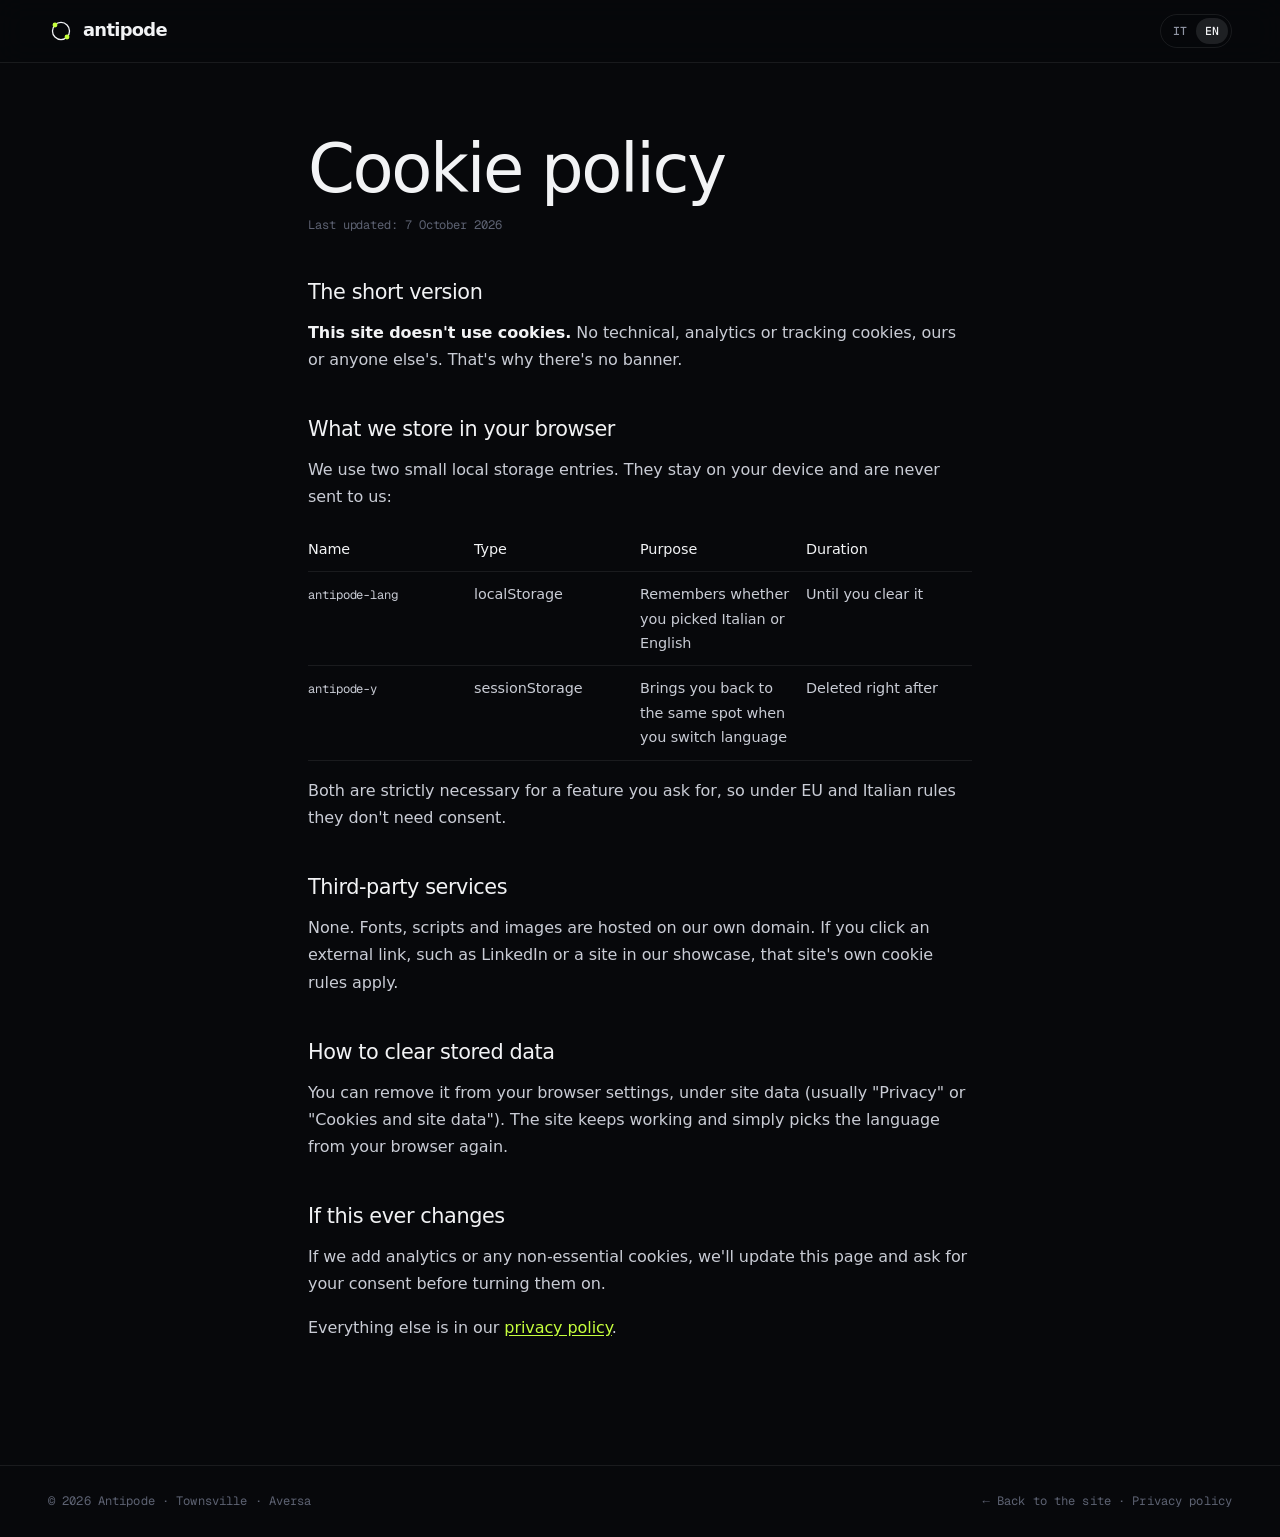
==== commit a00f7e68: "Bozza redesign dark (globo, demo chat, calcolatore ROI) — non approvata Co-Authored-By: Claude Opus " ====
--- a/cookie.html
+++ b/cookie.html
@@ -7,11 +7,11 @@
   <meta name="robots" content="noindex">
   <link rel="stylesheet" href="css/fonts.css">
   <link rel="stylesheet" href="css/style.css">
-  <link rel="icon" href="data:image/svg+xml,%3Csvg xmlns='http://www.w3.org/2000/svg' viewBox='0 0 64 64'%3E%3Crect x='4' y='8' width='56' height='50' rx='12' fill='%230D0F1C'/%3E%3Crect x='10' y='6' width='44' height='40' rx='9' fill='%23171A33'/%3E%3Ctext x='32' y='34' text-anchor='middle' font-family='Arial Black,Arial' font-weight='900' font-size='17' fill='%23D9FF3F'%3E%3C/%3E%3C/text%3E%3C/svg%3E">
+  <link rel="icon" href="data:image/svg+xml,%3Csvg xmlns='http://www.w3.org/2000/svg' viewBox='0 0 64 64'%3E%3Crect width='64' height='64' rx='16' fill='%2307080B'/%3E%3Ccircle cx='32' cy='32' r='17' fill='none' stroke='%23F2F3F5' stroke-width='3'/%3E%3Ccircle cx='20' cy='20' r='5' fill='%23C6FF3D'/%3E%3Ccircle cx='44' cy='44' r='5' fill='%23C6FF3D'/%3E%3C/svg%3E">
 </head>
 <body class="legal-page" data-legal>
   <header class="legal-top">
-    <a class="logo" href="index.html"><span class="logo__key">&lt;/&gt;</span><span class="logo__txt"><b>Antipode</b><small class="mono">Townsville ⇄ Aversa</small></span></a>
+    <a class="brand" href="index.html"><svg class="brand__mark" viewBox="0 0 32 32" aria-hidden="true"><circle cx="16" cy="16" r="10.5" fill="none" stroke="currentColor" stroke-width="1.6"/><circle cx="8.6" cy="8.6" r="3" class="brand__dot"/><circle cx="23.4" cy="23.4" r="3" class="brand__dot"/></svg><span class="brand__name">antipode</span></a>
     <div class="lang" role="group" aria-label="Lingua / Language">
       <button class="lang__btn" data-lang="it" aria-pressed="true" lang="it">IT</button>
       <button class="lang__btn" data-lang="en" aria-pressed="false" lang="en">EN</button>
--- a/css/fonts.css
+++ b/css/fonts.css
@@ -1,56 +1,90 @@
 /* latin-ext */
 @font-face {
-  font-family: 'Bricolage Grotesque';
+  font-family: 'Geist';
   font-style: normal;
-  font-weight: 300 800;
-  font-stretch: 75% 100%;
+  font-weight: 300 700;
   font-display: swap;
-  src: url(../fonts/BricolageGrotesque-300-800-latin-ext.woff2) format('woff2');
+  src: url(../fonts/Geist-normal-300-700-latin-ext.woff2) format('woff2');
   unicode-range: U+0100-02BA, U+02BD-02C5, U+02C7-02CC, U+02CE-02D7, U+02DD-02FF, U+0304, U+0308, U+0329, U+1D00-1DBF, U+1E00-1E9F, U+1EF2-1EFF, U+2020, U+20A0-20AB, U+20AD-20C4, U+2113, U+2C60-2C7F, U+A720-A7FF;
 }
 /* latin */
 @font-face {
-  font-family: 'Bricolage Grotesque';
+  font-family: 'Geist';
   font-style: normal;
-  font-weight: 300 800;
-  font-stretch: 75% 100%;
+  font-weight: 300 700;
   font-display: swap;
-  src: url(../fonts/BricolageGrotesque-300-800-latin.woff2) format('woff2');
+  src: url(../fonts/Geist-normal-300-700-latin.woff2) format('woff2');
   unicode-range: U+0000-00FF, U+0131, U+0152-0153, U+02BB-02BC, U+02C6, U+02DA, U+02DC, U+0304, U+0308, U+0329, U+2000-206F, U+20AC, U+2122, U+2191, U+2193, U+2212, U+2215, U+FEFF, U+FFFD;
 }
 /* latin-ext */
 @font-face {
-  font-family: 'Space Mono';
+  font-family: 'Geist Mono';
   font-style: normal;
   font-weight: 400;
   font-display: swap;
-  src: url(../fonts/SpaceMono-400-latin-ext.woff2) format('woff2');
+  src: url(../fonts/GeistMono-normal-400-latin-ext.woff2) format('woff2');
   unicode-range: U+0100-02BA, U+02BD-02C5, U+02C7-02CC, U+02CE-02D7, U+02DD-02FF, U+0304, U+0308, U+0329, U+1D00-1DBF, U+1E00-1E9F, U+1EF2-1EFF, U+2020, U+20A0-20AB, U+20AD-20C4, U+2113, U+2C60-2C7F, U+A720-A7FF;
 }
 /* latin */
 @font-face {
-  font-family: 'Space Mono';
+  font-family: 'Geist Mono';
   font-style: normal;
   font-weight: 400;
   font-display: swap;
-  src: url(../fonts/SpaceMono-400-latin.woff2) format('woff2');
+  src: url(../fonts/GeistMono-normal-400-latin.woff2) format('woff2');
   unicode-range: U+0000-00FF, U+0131, U+0152-0153, U+02BB-02BC, U+02C6, U+02DA, U+02DC, U+0304, U+0308, U+0329, U+2000-206F, U+20AC, U+2122, U+2191, U+2193, U+2212, U+2215, U+FEFF, U+FFFD;
 }
 /* latin-ext */
 @font-face {
-  font-family: 'Space Mono';
+  font-family: 'Geist Mono';
   font-style: normal;
-  font-weight: 700;
+  font-weight: 500;
   font-display: swap;
-  src: url(../fonts/SpaceMono-700-latin-ext.woff2) format('woff2');
+  src: url(../fonts/GeistMono-normal-500-latin-ext.woff2) format('woff2');
   unicode-range: U+0100-02BA, U+02BD-02C5, U+02C7-02CC, U+02CE-02D7, U+02DD-02FF, U+0304, U+0308, U+0329, U+1D00-1DBF, U+1E00-1E9F, U+1EF2-1EFF, U+2020, U+20A0-20AB, U+20AD-20C4, U+2113, U+2C60-2C7F, U+A720-A7FF;
 }
 /* latin */
 @font-face {
-  font-family: 'Space Mono';
+  font-family: 'Geist Mono';
   font-style: normal;
-  font-weight: 700;
+  font-weight: 500;
   font-display: swap;
-  src: url(../fonts/SpaceMono-700-latin.woff2) format('woff2');
+  src: url(../fonts/GeistMono-normal-500-latin.woff2) format('woff2');
   unicode-range: U+0000-00FF, U+0131, U+0152-0153, U+02BB-02BC, U+02C6, U+02DA, U+02DC, U+0304, U+0308, U+0329, U+2000-206F, U+20AC, U+2122, U+2191, U+2193, U+2212, U+2215, U+FEFF, U+FFFD;
 }
+/* latin-ext */
+@font-face {
+  font-family: 'Instrument Serif';
+  font-style: italic;
+  font-weight: 400;
+  font-display: swap;
+  src: url(../fonts/InstrumentSerif-italic-400-latin-ext.woff2) format('woff2');
+  unicode-range: U+0100-02BA, U+02BD-02C5, U+02C7-02CC, U+02CE-02D7, U+02DD-02FF, U+0304, U+0308, U+0329, U+1D00-1DBF, U+1E00-1E9F, U+1EF2-1EFF, U+2020, U+20A0-20AB, U+20AD-20C4, U+2113, U+2C60-2C7F, U+A720-A7FF;
+}
+/* latin */
+@font-face {
+  font-family: 'Instrument Serif';
+  font-style: italic;
+  font-weight: 400;
+  font-display: swap;
+  src: url(../fonts/InstrumentSerif-italic-400-latin.woff2) format('woff2');
+  unicode-range: U+0000-00FF, U+0131, U+0152-0153, U+02BB-02BC, U+02C6, U+02DA, U+02DC, U+0304, U+0308, U+0329, U+2000-206F, U+20AC, U+2122, U+2191, U+2193, U+2212, U+2215, U+FEFF, U+FFFD;
+}
+/* latin-ext */
+@font-face {
+  font-family: 'Instrument Serif';
+  font-style: normal;
+  font-weight: 400;
+  font-display: swap;
+  src: url(../fonts/InstrumentSerif-normal-400-latin-ext.woff2) format('woff2');
+  unicode-range: U+0100-02BA, U+02BD-02C5, U+02C7-02CC, U+02CE-02D7, U+02DD-02FF, U+0304, U+0308, U+0329, U+1D00-1DBF, U+1E00-1E9F, U+1EF2-1EFF, U+2020, U+20A0-20AB, U+20AD-20C4, U+2113, U+2C60-2C7F, U+A720-A7FF;
+}
+/* latin */
+@font-face {
+  font-family: 'Instrument Serif';
+  font-style: normal;
+  font-weight: 400;
+  font-display: swap;
+  src: url(../fonts/InstrumentSerif-normal-400-latin.woff2) format('woff2');
+  unicode-range: U+0000-00FF, U+0131, U+0152-0153, U+02BB-02BC, U+02C6, U+02DA, U+02DC, U+0304, U+0308, U+0329, U+2000-206F, U+20AC, U+2122, U+2191, U+2193, U+2212, U+2215, U+FEFF, U+FFFD;
+}
--- a/css/style.css
+++ b/css/style.css
@@ -1,31 +1,32 @@
 /* =========================================================
-   Antonio De Biase — Studio digitale
-   Palette: cobalt / acid lime / ink / lilac / paper
-   Type: Bricolage Grotesque (condensed, 800) + Space Mono
+   Antipode — AI agency
+   Dark, quiet, precise. One accent (signal lime) for actions,
+   a violet glow for atmosphere.
    ========================================================= */
 :root {
-  --cobalt: #2b2bea;
-  --cobalt-2: #2222c4;
-  --cobalt-3: #16168f;
-  --cobalt-4: #0e0e66;
-  --lime: #d9ff3f;
-  --lime-2: #b8e01c;
-  --ink: #0d0f1c;
-  --ink-2: #161a2e;
-  --ink-3: #23284a;
-  --lilac: #b6a4ff;
-  --lilac-2: #8e72ff;
-  --paper: #efede6;
-  --paper-2: #e3e0d6;
-  --white: #ffffff;
-
-  --display: "Bricolage Grotesque", "Arial Narrow", system-ui, sans-serif;
-  --mono: "Space Mono", ui-monospace, "SFMono-Regular", Menlo, monospace;
-
-  --gutter: clamp(16px, 2.4vw, 36px);
-  --radius: 18px;
+  --bg: #07080b;
+  --bg-2: #0c0e13;
+  --bg-3: #12151c;
+  --line: rgba(255, 255, 255, .08);
+  --line-2: rgba(255, 255, 255, .14);
+  --text: #f2f3f5;
+  --muted: #9095a4;
+  --dim: #5d6272;
+  --accent: #c6ff3d;
+  --accent-ink: #0b0d06;
+  --violet: #7c6cff;
+  --violet-2: #a99dff;
+
+  --sans: "Geist", ui-sans-serif, system-ui, -apple-system, "Segoe UI", sans-serif;
+  --serif: "Instrument Serif", ui-serif, Georgia, serif;
+  --mono: "Geist Mono", ui-monospace, "SFMono-Regular", Menlo, monospace;
+
+  --wrap: 1240px;
+  --gutter: clamp(18px, 4vw, 48px);
+  --r: 18px;
   --ease: cubic-bezier(.2, .8, .2, 1);
   --vh: 100svh;
+  interpolate-size: allow-keywords;
 }
 
 *, *::before, *::after { box-sizing: border-box; }
@@ -33,670 +34,411 @@
 html.lenis, html.lenis body { height: auto; }
 .lenis.lenis-smooth { scroll-behavior: auto !important; }
 body {
-  margin: 0;
-  background: var(--ink);
-  color: var(--white);
-  font-family: var(--display);
-  font-optical-sizing: auto;
-  overflow-x: clip;
-  -webkit-font-smoothing: antialiased;
-}
-img { display: block; max-width: 100%; }
+  margin: 0; background: var(--bg); color: var(--text);
+  font: 400 16px/1.6 var(--sans); letter-spacing: -.005em;
+  -webkit-font-smoothing: antialiased; overflow-x: clip;
+}
+img { display: block; max-width: 100%; height: auto; }
 a { color: inherit; text-decoration: none; }
 button { font: inherit; color: inherit; cursor: pointer; }
-::selection { background: var(--lime); color: var(--ink); }
-:focus-visible { outline: 3px solid var(--lime); outline-offset: 3px; border-radius: 6px; }
-
-.sr-only { position: absolute; width: 1px; height: 1px; padding: 0; margin: -1px; overflow: hidden; clip: rect(0 0 0 0); white-space: nowrap; border: 0; }
-.skip { position: fixed; left: 12px; top: -60px; z-index: 200; background: var(--lime); color: var(--ink); padding: 10px 14px; border-radius: 8px; }
+::selection { background: var(--accent); color: var(--accent-ink); }
+:focus-visible { outline: 2px solid var(--accent); outline-offset: 3px; border-radius: 8px; }
+h1, h2, h3 { margin: 0; font-weight: 500; letter-spacing: -.035em; line-height: 1.02; }
+em { font-family: var(--serif); font-style: italic; font-weight: 400; letter-spacing: -.01em; }
+.mono { font-family: var(--mono); font-size: .76rem; letter-spacing: .01em; }
+.wrap { width: min(100%, var(--wrap)); margin-inline: auto; padding-inline: var(--gutter); }
+.skip { position: fixed; left: 12px; top: -60px; z-index: 200; background: var(--accent); color: var(--accent-ink); padding: 10px 14px; border-radius: 10px; }
 .skip:focus { top: 12px; }
-
-.mono {
-  font-family: var(--mono);
-  text-transform: uppercase;
-  font-size: .72rem;
-  line-height: 1.55;
-  letter-spacing: .02em;
-}
-
-/* ---------- grain overlay ---------- */
-.grain {
-  position: fixed; inset: -50%;
-  z-index: 90; pointer-events: none;
-  opacity: .07;
-  background-image: url("data:image/svg+xml,%3Csvg xmlns='http://www.w3.org/2000/svg' width='220' height='220'%3E%3Cfilter id='n'%3E%3CfeTurbulence type='fractalNoise' baseFrequency='.85' numOctaves='3' stitchTiles='stitch'/%3E%3CfeColorMatrix values='0 0 0 0 1 0 0 0 0 1 0 0 0 0 1 0 0 0 1.2 0'/%3E%3C/filter%3E%3Crect width='100%25' height='100%25' filter='url(%23n)'/%3E%3C/svg%3E");
-  animation: grain 1.2s steps(6) infinite;
-}
-@keyframes grain {
-  0% { transform: translate(0, 0); } 20% { transform: translate(-3%, 2%); }
-  40% { transform: translate(2%, -3%); } 60% { transform: translate(-2%, -1%); }
-  80% { transform: translate(3%, 3%); } 100% { transform: translate(0, 0); }
-}
-
-/* ---------- loader ---------- */
-.loader {
-  position: fixed; inset: 0; z-index: 100;
-  background: var(--cobalt);
-  display: grid; place-content: center; justify-items: center; gap: 22px;
-  color: var(--lime);
-}
-.loader__keys { display: flex; gap: 10px; }
-.loader__keys span {
-  width: 64px; height: 64px; border-radius: 14px;
-  display: grid; place-items: center;
-  background: var(--ink); color: var(--lime);
-  font: 800 1.8rem/1 var(--display);
-  box-shadow: 0 8px 0 var(--cobalt-4), 0 14px 24px rgba(0,0,0,.25);
-  animation: press 1.2s var(--ease) infinite;
-}
-.loader__keys span:nth-child(2) { animation-delay: .15s; }
-.loader__keys span:nth-child(3) { animation-delay: .3s; }
-@keyframes press { 0%, 60%, 100% { transform: translateY(0); box-shadow: 0 8px 0 var(--cobalt-4), 0 14px 24px rgba(0,0,0,.25); } 30% { transform: translateY(6px); box-shadow: 0 2px 0 var(--cobalt-4), 0 4px 10px rgba(0,0,0,.25); } }
-.loader__bar { width: 220px; height: 4px; background: rgba(217,255,63,.2); border-radius: 4px; overflow: hidden; }
-.loader__bar i { display: block; height: 100%; width: 0; background: var(--lime); }
-.loader__txt { margin: 0; }
-.loader__pct { margin-left: .6em; }
-
-/* ---------- pills / chips ---------- */
-.pill {
-  display: inline-flex; align-items: center; gap: .5em;
-  padding: .62em 1.15em;
-  border-radius: 999px;
-  border: 1.5px solid var(--ink);
-  background: var(--lime); color: var(--ink);
-  font: 700 .72rem/1 var(--mono); text-transform: uppercase; letter-spacing: .03em;
-  transition: transform .35s var(--ease), background .25s, color .25s;
-  white-space: nowrap;
-}
-.pill:hover { transform: translateY(-2px) rotate(-2deg); }
-.pill--solid { background: var(--lime); }
-.pill--ghost { background: rgba(13,15,28,.82); color: var(--white); border-color: transparent; backdrop-filter: blur(6px); }
-.pill--ink { background: var(--ink); color: var(--lime); border-color: var(--ink); }
-.pill--lg { padding: .95em 1.6em; font-size: .8rem; }
-.chip {
-  display: inline-block; padding: .38em .8em; border-radius: 999px;
-  border: 1px solid currentColor; font: 700 .64rem/1 var(--mono); text-transform: uppercase;
-}
-.chip--ink { color: var(--ink); }
-.tag { color: var(--lime); margin: 0 0 1rem; display: flex; gap: 1.2em; align-items: baseline; }
-.services__count { color: rgba(255,255,255,.5); }
-.services__count b { color: var(--white); font: 800 1.6rem/1 var(--display); font-stretch: 75%; }
+.noise {
+  position: fixed; inset: 0; z-index: 100; pointer-events: none; opacity: .035;
+  background-image: url("data:image/svg+xml,%3Csvg xmlns='http://www.w3.org/2000/svg' width='160' height='160'%3E%3Cfilter id='n'%3E%3CfeTurbulence type='fractalNoise' baseFrequency='.9' numOctaves='2' stitchTiles='stitch'/%3E%3C/filter%3E%3Crect width='100%25' height='100%25' filter='url(%23n)'/%3E%3C/svg%3E");
+}
+
+/* ---------- buttons ---------- */
+.btn {
+  position: relative; display: inline-flex; align-items: center; justify-content: center; gap: .6em;
+  padding: .85em 1.25em; border-radius: 999px; border: 1px solid transparent;
+  font: 500 .95rem/1 var(--sans); letter-spacing: -.01em; white-space: nowrap;
+  transition: background .25s, color .25s, border-color .25s, box-shadow .35s var(--ease);
+  will-change: transform;
+}
+.btn i { font-style: normal; transition: transform .35s var(--ease); }
+.btn:hover i { transform: translateX(4px); }
+.btn--primary { background: var(--accent); color: var(--accent-ink); box-shadow: 0 10px 30px -10px rgba(198,255,61,.45); }
+.btn--primary:hover { box-shadow: 0 0 0 6px rgba(198,255,61,.12), 0 16px 40px -10px rgba(198,255,61,.55); }
+.btn--ghost { border-color: var(--line-2); color: var(--text); background: rgba(255,255,255,.02); backdrop-filter: blur(8px); }
+.btn--ghost:hover { border-color: rgba(255,255,255,.3); background: rgba(255,255,255,.05); }
+.btn--sm { padding: .62em 1em; font-size: .85rem; }
+.btn--lg { padding: 1em 1.5em; font-size: 1rem; }
+.btn--block { width: 100%; }
+.link-arrow { display: inline-block; margin-top: 22px; color: var(--accent); border-bottom: 1px solid rgba(198,255,61,.35); padding-bottom: 2px; }
+
+/* ---------- tags / eyebrows ---------- */
+.tag { display: inline-flex; align-items: center; gap: .55em; margin: 0 0 18px; font: 500 .74rem/1 var(--mono); text-transform: uppercase; letter-spacing: .08em; color: var(--muted); }
+.tag::before { content: ""; width: 18px; height: 1px; background: var(--accent); }
+.eyebrow {
+  display: inline-flex; align-items: center; gap: 10px; margin: 0 0 26px;
+  padding: 7px 14px 7px 10px; border: 1px solid var(--line-2); border-radius: 999px;
+  background: rgba(255,255,255,.03); backdrop-filter: blur(10px);
+  font: 500 .8rem/1 var(--mono); color: var(--muted);
+}
+.dot, .live-dot { width: 7px; height: 7px; border-radius: 50%; background: var(--accent); box-shadow: 0 0 0 0 rgba(198,255,61,.6); animation: ping 2s infinite; display: inline-block; }
+@keyframes ping { 70% { box-shadow: 0 0 0 7px rgba(198,255,61,0); } 100% { box-shadow: 0 0 0 0 rgba(198,255,61,0); } }
+.lead { color: var(--muted); font-size: clamp(1rem, 1.25vw, 1.12rem); line-height: 1.65; max-width: 52ch; margin: 18px 0 0; }
+
+/* ---------- spotlight cards ---------- */
+.spot { position: relative; isolation: isolate; }
+.spot::before {
+  content: ""; position: absolute; inset: 0; border-radius: inherit; z-index: -1; opacity: 0; transition: opacity .4s;
+  background: radial-gradient(420px circle at var(--mx, 50%) var(--my, 50%), rgba(124,108,255,.16), transparent 60%);
+}
+.spot:hover::before { opacity: 1; }
 
 /* ---------- nav ---------- */
 .nav {
-  position: fixed; inset: 14px var(--gutter) auto; z-index: 50;
-  display: grid; grid-template-columns: 1fr auto 1fr; align-items: center; gap: 12px;
-  pointer-events: none;
-}
-.nav > * { pointer-events: auto; }
-.nav__left { display: flex; gap: 6px; }
-.nav__right { display: flex; gap: 6px; justify-content: flex-end; }
-.logo { display: flex; align-items: center; gap: 10px; }
-.logo__key {
-  width: 44px; height: 40px; border-radius: 10px;
-  display: grid; place-items: center;
-  background: var(--ink); color: var(--lime);
-  font: 800 .95rem/1 var(--display); letter-spacing: -.04em;
-  box-shadow: 0 4px 0 #000, inset 0 -6px 0 var(--ink-3);
-  transition: transform .3s var(--ease), box-shadow .3s var(--ease);
-}
-.logo:hover .logo__key { transform: translateY(3px); box-shadow: 0 1px 0 #000, inset 0 -3px 0 var(--ink-3); }
-.logo__txt {
-  display: grid; gap: 1px; color: var(--white);
-  background: rgba(13,15,28,.82); padding: 5px 11px 6px; border-radius: 8px; backdrop-filter: blur(6px);
-}
-.logo__txt b { color: var(--lime); font: 800 1.15rem/1 var(--display); font-stretch: 75%; text-transform: uppercase; letter-spacing: .02em; }
-.logo__txt small { font-size: .55rem; line-height: 1.2; opacity: .8; }
-
-/* language switch */
-.lang { display: inline-flex; padding: 3px; gap: 2px; border-radius: 999px; background: rgba(13,15,28,.82); backdrop-filter: blur(6px); }
-.lang__btn {
-  border: 0; background: transparent; color: var(--white);
-  font: 700 .66rem/1 var(--mono); padding: .62em .8em; border-radius: 999px;
-  transition: background .25s, color .25s;
-}
-.lang__btn[aria-pressed="true"] { background: var(--lime); color: var(--ink); }
-.lang__btn:hover:not([aria-pressed="true"]) { color: var(--lime); }
-.status i {
-  width: 7px; height: 7px; border-radius: 50%; background: var(--lime);
-  box-shadow: 0 0 0 0 rgba(217,255,63,.7); animation: ping 1.8s infinite;
-}
-@keyframes ping { 70% { box-shadow: 0 0 0 7px rgba(217,255,63,0); } 100% { box-shadow: 0 0 0 0 rgba(217,255,63,0); } }
-
-/* =========================================================
-   STAGE (hero + 3D scroll story)
-   ========================================================= */
-.stage-wrap { position: relative; height: 500vh; background: var(--cobalt); }
-.stage {
-  position: sticky; top: 0; height: 100vh; height: var(--vh);
-  overflow: hidden; background: var(--cobalt);
-  isolation: isolate;
-}
-.stage__pattern {
-  position: absolute; inset: -10%;
-  z-index: 0; opacity: .14;
-  background-image: url("data:image/svg+xml,%3Csvg xmlns='http://www.w3.org/2000/svg' width='240' height='240' fill='none' stroke='%23ffffff' stroke-width='1.4'%3E%3Cpath d='M40 30 l-18 18 l18 18 M80 30 l18 18 l-18 18 M66 26 l-14 44'/%3E%3Ccircle cx='180' cy='60' r='26'/%3E%3Ccircle cx='180' cy='60' r='12'/%3E%3Cpath d='M150 150 c0 -16 10 -24 22 -24 M150 150 c0 16 -10 24 -22 24 M200 126 h18 v18 M218 192 h-18 v18'/%3E%3Crect x='24' y='150' width='70' height='52' rx='10'/%3E%3Cpath d='M36 166 h30 M36 178 h46 M36 190 h22'/%3E%3Cpath d='M120 100 q20 -30 40 0 t40 0' /%3E%3C/svg%3E");
-  background-size: 240px 240px;
-  animation: drift 60s linear infinite;
-}
-@keyframes drift { to { transform: translate(240px, 240px); } }
-.stage::after { /* vignette */
-  content: ""; position: absolute; inset: 0; z-index: 1; pointer-events: none;
-  background: radial-gradient(120% 80% at 50% 60%, transparent 40%, rgba(10,10,80,.45) 100%);
-}
-.stage__canvas { position: absolute; inset: 0; width: 100%; height: 100%; z-index: 3; }
-.stage__back { position: absolute; inset: 0; z-index: 2; pointer-events: none; }
-.stage__front { position: absolute; inset: 0; z-index: 4; pointer-events: none; }
-
-/* hero */
-.hero {
-  position: absolute; inset: 0; z-index: 4;
-  padding: 92px var(--gutter) 28px;
-  display: flex; flex-direction: column; align-items: center;
-  color: var(--lime);
-}
-.hero__kicker { color: var(--white); opacity: .85; margin: 0 0 .4rem; font-size: .66rem; }
-.hero__rule { width: 100%; border-top: 1.5px dashed rgba(217,255,63,.55); }
-.hero__rule--top { margin-bottom: 10px; }
-.hero__rule--bottom { margin-top: 2px; }
-.hero__title {
-  margin: 0; display: flex; gap: .22em; justify-content: center;
-  font-size: clamp(3.4rem, 13.4vw, 15rem);
-  font-weight: 800; font-stretch: 75%;
-  line-height: .86; text-transform: uppercase; letter-spacing: -.012em;
-  color: var(--lime);
-  text-shadow:
-    .012em .014em 0 var(--cobalt-2), .024em .028em 0 var(--cobalt-2),
-    .036em .042em 0 var(--cobalt-3), .048em .056em 0 var(--cobalt-3),
-    .06em .07em 0 var(--cobalt-4), .07em .1em .08em rgba(0,0,40,.35);
-}
-.hero__word { display: inline-flex; }
-.hero__word .ch { display: inline-block; will-change: transform; transform-origin: 50% 100%; }
-.hero__sub {
-  margin: .55rem 0 0;
-  font-weight: 800; font-stretch: 75%; text-transform: uppercase;
-  font-size: clamp(1.3rem, 3vw, 2.7rem); letter-spacing: .01em; line-height: 1;
-  text-shadow: .03em .04em 0 var(--cobalt-3);
-}
-.hero__foot {
-  position: absolute; left: var(--gutter); bottom: 28px;
-  max-width: 300px; display: grid; gap: 16px; justify-items: start;
-}
-.hero__lede { margin: 0; color: var(--white); }
-.hero__scroll {
-  position: absolute; right: calc(var(--gutter) + 110px); bottom: 34px;
-  color: var(--white); display: flex; align-items: center; gap: 10px;
-}
-.hero__scroll i { width: 1.5px; height: 34px; background: rgba(255,255,255,.35); position: relative; overflow: hidden; }
-.hero__scroll i::after { content: ""; position: absolute; left: 0; top: -40%; width: 100%; height: 40%; background: var(--lime); animation: scrollcue 1.6s var(--ease) infinite; }
-@keyframes scrollcue { to { top: 100%; } }
-
-/* story steps */
-.step { position: absolute; opacity: 0; visibility: hidden; }
-.step--1 { left: var(--gutter); bottom: 9vh; max-width: 62vw; }
-.step--2 { inset: 13vh 0 auto; text-align: center; display: grid; justify-items: center; }
-.step--2b { left: 50%; bottom: 8vh; transform: translateX(-50%); width: min(440px, 90vw); display: grid; justify-items: center; gap: 14px; text-align: center; }
-.step--3 { left: var(--gutter); bottom: 8vh; max-width: 60vw; }
-.step__txt { color: var(--white); max-width: 330px; margin: 18px 0 0; }
-.step__txt--center { margin: 0; }
-.step__chips { display: flex; flex-wrap: wrap; gap: 6px; justify-content: center; color: var(--lime); }
-.stats { list-style: none; padding: 0; margin: 22px 0 0; display: flex; gap: 28px; color: var(--white); }
-.stats li { display: grid; gap: 4px; }
-.stats b { font: 800 2.6rem/1 var(--display); font-stretch: 75%; color: var(--lime); }
-
-/* =========================================================
-   ECHO HEADINGS (main line + trailing ghost copies)
-   ========================================================= */
-.echo {
-  position: relative; display: inline-block; margin: 0;
-  font-size: clamp(2.7rem, 7.6vw, 8.2rem);
-  font-weight: 800; font-stretch: 75%;
-  line-height: .86; letter-spacing: -.01em;
-  text-transform: uppercase; color: var(--lime);
-}
-.echo--center { text-align: center; }
-.echo--sm { font-size: clamp(2.3rem, 5.4vw, 5.6rem); }
-.echo--xl { font-size: clamp(3rem, 9vw, 10rem); }
-.echo--ink { color: var(--ink); }
-.echo--lime { color: var(--lime); }
-.echo__layer { display: block; }
-.echo__main { position: relative; z-index: 2; }
-.echo__ghost {
-  position: absolute; inset: 0; z-index: 1;
-  pointer-events: none; user-select: none;
-  -webkit-mask-image: linear-gradient(to bottom, #000 30%, transparent 92%);
-          mask-image: linear-gradient(to bottom, #000 30%, transparent 92%);
-}
-.echo__line { display: block; overflow: hidden; padding-bottom: .04em; margin-bottom: -.04em; }
-.echo__line > span { display: inline-block; will-change: transform; }
-
-/* =========================================================
-   SERVICES
-   ========================================================= */
-.services {
-  position: relative; z-index: 5;
-  margin-top: -100vh; height: 400vh;
-  background: var(--ink);
-  box-shadow: 0 -30px 60px rgba(0,0,0,.35);
-}
-.services__sticky {
-  position: sticky; top: 0; height: 100vh; height: var(--vh);
-  display: grid; grid-template-columns: 1fr 1fr;
-}
-.services__left {
-  padding: 110px var(--gutter) 40px;
-  display: flex; flex-direction: column;
-  border-right: 1.5px dashed rgba(217,255,63,.25);
-}
-.services__heads { position: relative; height: 2.1em; font-size: clamp(2.3rem, 5.4vw, 5.6rem); margin-bottom: auto; }
-.services__heads .echo { position: absolute; top: 0; left: 0; opacity: 0; visibility: hidden; }
-.svc-list { list-style: none; margin: 30px 0 0; padding: 0; display: grid; gap: 18px; max-width: 520px; }
-.svc-list li {
-  display: grid; grid-template-columns: 44px 1fr; gap: 14px; align-items: start;
-  opacity: .32; transition: opacity .5s var(--ease), transform .5s var(--ease);
-}
-.svc-list li.is-active { opacity: 1; transform: translateX(8px); }
-.svc-list h3 { margin: 0 0 4px; font-weight: 700; font-size: 1.25rem; line-height: 1.15; }
-.svc-list p { margin: 0; color: rgba(255,255,255,.72); }
-.svc-ico { width: 44px; height: 44px; border-radius: 50%; background: var(--lime); display: grid; place-items: center; }
-.svc-ico svg { width: 22px; height: 22px; fill: none; stroke: var(--ink); stroke-width: 1.8; stroke-linecap: round; stroke-linejoin: round; }
-
-.services__right { position: relative; overflow: hidden; background: var(--lilac); }
-.services__pattern {
-  position: absolute; inset: 0; opacity: .22; z-index: 0;
-  background-image: url("data:image/svg+xml,%3Csvg xmlns='http://www.w3.org/2000/svg' width='120' height='120' fill='none' stroke='%230d0f1c' stroke-width='1.2'%3E%3Cpath d='M0 60 Q30 20 60 60 T120 60'/%3E%3Cpath d='M0 100 Q30 60 60 100 T120 100' opacity='.5'/%3E%3C/svg%3E");
-}
-.svc-visual { position: absolute; inset: 0; z-index: 1; display: grid; place-items: center; opacity: 0; visibility: hidden; }
-
-.mock-browser { width: min(78%, 520px); border-radius: 14px; overflow: hidden; background: var(--white); color: var(--ink); box-shadow: 0 40px 80px rgba(13,15,28,.35); transform: rotate(-4deg); }
-.mock-browser__bar { display: flex; align-items: center; gap: 6px; padding: 10px 12px; background: var(--paper-2); }
-.mock-browser__bar i { width: 10px; height: 10px; border-radius: 50%; background: var(--ink-3); opacity: .35; }
-.mock-browser__bar span { margin-left: 10px; background: var(--white); padding: 3px 10px; border-radius: 6px; font-size: .6rem; text-transform: lowercase; }
-.mock-browser__body { padding: 18px; display: grid; gap: 14px; }
-.mb-hero { background: var(--cobalt); border-radius: 10px; padding: 22px; display: grid; gap: 8px; }
-.mb-hero b { height: 18px; border-radius: 4px; background: var(--lime); width: 80%; }
-.mb-hero b + b { width: 55%; }
-.mb-hero span { width: 90px; height: 20px; border-radius: 99px; background: var(--white); margin-top: 6px; }
-.mb-grid { display: grid; grid-template-columns: repeat(3, 1fr); gap: 10px; }
-.mb-grid i { aspect-ratio: 1; border-radius: 8px; background: var(--paper-2); }
-.mb-grid i:nth-child(2) { background: var(--lilac); }
-.mb-lines { display: grid; gap: 6px; }
-.mb-lines i { height: 7px; border-radius: 4px; background: var(--paper-2); }
-.mb-lines i:nth-child(2) { width: 80%; } .mb-lines i:nth-child(3) { width: 60%; }
-.score { position: absolute; right: 10%; bottom: 14%; background: var(--ink); color: var(--white); padding: 14px 18px; border-radius: 14px; transform: rotate(6deg); font-size: .6rem; }
-.score b { display: block; color: var(--lime); font: 800 2.6rem/1 var(--display); }
-
-.flowbox { position: relative; width: min(86%, 560px); aspect-ratio: 4 / 3; }
-.flow { position: absolute; inset: 0; width: 100%; height: 100%; }
-.flow__path { fill: none; stroke: var(--ink); stroke-width: 2; stroke-dasharray: 6 8; animation: dash 1.2s linear infinite; }
-@keyframes dash { to { stroke-dashoffset: -28; } }
-.flow__dot { fill: var(--lime); stroke: var(--ink); stroke-width: 2; }
-.node {
-  position: absolute; display: flex; align-items: center; gap: 8px;
-  background: var(--ink); color: var(--white); padding: 10px 14px 10px 10px; border-radius: 14px;
-  box-shadow: 0 16px 30px rgba(13,15,28,.3);
-}
-.node span { width: 30px; height: 30px; border-radius: 8px; background: var(--lime); color: var(--ink); display: grid; place-items: center; font-size: 1rem; }
-.node b { font-size: .62rem; }
-.node { transform: translate(-50%, -50%); white-space: nowrap; }
-.node--a { left: 17.5%; top: 50%; }
-.node--b { left: 50%; top: 23.3%; }
-.node--c { left: 50%; top: 76.7%; }
-.node--d { left: 82.5%; top: 50%; }
-
-.dash { width: min(84%, 560px); aspect-ratio: 16/11; display: grid; grid-template-columns: 56px 1fr; background: var(--ink); border-radius: 16px; overflow: hidden; box-shadow: 0 40px 80px rgba(13,15,28,.35); transform: rotate(3deg); }
-.dash__side { background: var(--ink-2); display: grid; align-content: start; gap: 12px; padding: 16px 12px; }
-.dash__side i { height: 32px; border-radius: 8px; background: var(--ink-3); }
-.dash__side i:first-child { background: var(--lime); }
-.dash__main { padding: 16px; display: grid; grid-template-rows: auto 1fr; gap: 14px; }
-.dash__kpis { display: grid; grid-template-columns: repeat(3, 1fr); gap: 10px; }
-.dash__kpis div { background: var(--ink-2); border-radius: 10px; padding: 10px; display: grid; gap: 4px; }
-.dash__kpis small { color: rgba(255,255,255,.55); font-size: .55rem; }
-.dash__kpis b { color: var(--white); font-size: clamp(1rem, 1.8vw, 1.5rem); }
-.dash__chart { background: var(--ink-2); border-radius: 10px; padding: 14px; display: flex; align-items: flex-end; gap: 8px; }
-.dash__chart i { flex: 1; height: var(--h); border-radius: 5px 5px 2px 2px; background: linear-gradient(var(--lime), var(--lime-2)); transform-origin: bottom; }
-.dash__chart i:nth-child(even) { background: var(--lilac); }
-
-/* =========================================================
-   JOURNEY
-   ========================================================= */
-.journey {
-  position: relative; z-index: 6;
-  margin-top: -100vh;
-  background: var(--paper); color: var(--ink);
-  padding: 120px var(--gutter) 18vh;
-  box-shadow: 0 -30px 60px rgba(0,0,0,.35);
-  overflow: hidden;
-}
-.journey__head { position: relative; z-index: 2; display: grid; gap: 20px; max-width: 620px; }
-.journey__lede { margin: 0; max-width: 380px; }
-.journey__items { position: relative; margin-top: 4vh; }
-.jitem { position: relative; width: min(430px, 36vw); margin-left: var(--x); margin-top: -6vh; will-change: transform; }
-.jitem:first-child { margin-top: -18vh; }
-.jitem header { display: flex; gap: 10px; align-items: flex-start; margin-bottom: 10px; }
-.jitem header p { margin: 0; }
-.jnum { flex: none; width: 30px; height: 30px; border-radius: 50%; display: grid; place-items: center; background: var(--ink); color: var(--lime); font: 700 .62rem/1 var(--mono); }
-.jcard { border-radius: 8px; overflow: hidden; box-shadow: 0 24px 50px rgba(13,15,28,.22); aspect-ratio: 4/3; }
-.jcard--img img { width: 100%; height: 100%; object-fit: cover; object-position: left top; }
-.jcard--code { background: var(--ink); display: grid; place-items: center; padding: 24px; }
-.jcard--code pre { color: var(--lime); margin: 0; white-space: pre-wrap; font-size: .78rem; text-transform: none; }
-.jcard--stack { background: var(--cobalt); display: grid; grid-template-columns: repeat(3, 1fr); gap: 10px; padding: 24px; align-content: center; }
-.jcard--stack span { aspect-ratio: 1; border-radius: 12px; background: var(--ink); color: var(--lime); display: grid; place-items: center; font: 800 1.2rem/1 var(--display); box-shadow: 0 6px 0 var(--cobalt-4); }
-.jcard--globe { background: var(--lilac); display: flex; align-items: center; justify-content: center; gap: clamp(10px, 3vw, 22px); padding: 16px; }
-.jcard--globe > div { display: grid; gap: 8px; justify-items: center; }
-.jcard--globe b { font-size: .8rem; }
-.jcard--globe span { background: var(--ink); color: var(--lime); padding: 8px 12px; border-radius: 99px; }
-.jcard--globe i { font: 800 clamp(2.4rem, 5vw, 4rem)/1 var(--display); font-style: normal; }
-
-/* =========================================================
-   WHY
-   ========================================================= */
-.why { overflow-x: clip; position: relative; z-index: 6; background: var(--paper); color: var(--ink); padding: 8vh var(--gutter) 0; }
-.why__head { text-align: center; display: grid; justify-items: center; gap: 22px; }
-.why__title {
-  margin: 0; font-size: clamp(2.8rem, 8vw, 8.4rem);
-  font-weight: 800; font-stretch: 75%; line-height: .9; text-transform: uppercase;
-}
-.hl { position: relative; display: inline-block; }
-.strike { position: absolute; left: -4%; top: 34%; width: 108%; height: .42em; overflow: visible; pointer-events: none; }
-.strike path { fill: none; stroke: var(--lilac-2); stroke-width: 9; stroke-linecap: round; opacity: .85; mix-blend-mode: multiply; }
-.sticker {
-  position: absolute; top: -.35em; left: -.2em; z-index: 2;
-  font: 700 .6rem/1 var(--mono); text-transform: uppercase; white-space: nowrap;
-  background: var(--lilac); color: var(--ink); padding: .5em .8em; border-radius: 99px;
-  transform: rotate(var(--r)); box-shadow: 0 4px 0 var(--ink);
-}
-.sticker--b { left: auto; right: -.4em; top: -.1em; background: var(--lime); }
-.sticker--c { left: auto; right: -.8em; top: .1em; }
-.why__sub { max-width: 420px; margin: 0; }
-.why__cols { display: grid; grid-template-columns: repeat(3, 1fr); gap: clamp(20px, 4vw, 70px); margin: 12vh 0 10vh; }
-.why__col:nth-child(2) { margin-top: -4vh; }
-.why__col:nth-child(3) { margin-top: -8vh; }
-.why__col h3 { margin: 14px 0 8px; font-size: .78rem; }
-.why__col p { margin: 0; max-width: 340px; }
-.why__ico { width: 46px; height: 46px; border-radius: 50%; display: grid; place-items: center; background: var(--ink); color: var(--lime); font-size: 1.15rem; }
-
-.marquee { margin: 0 calc(var(--gutter) * -1); background: var(--ink); color: var(--lime); overflow: hidden; padding: 18px 0; transform: rotate(-1.5deg); }
-.marquee__track { display: flex; gap: 28px; width: max-content; font-size: 1rem; animation: marquee 32s linear infinite; }
+  position: fixed; z-index: 50; top: 14px; left: 50%; translate: -50% 0;
+  width: min(calc(100% - 24px), 1180px);
+  display: flex; align-items: center; justify-content: space-between; gap: 16px;
+  padding: 8px 8px 8px 18px; border-radius: 999px;
+  border: 1px solid transparent; transition: background .35s, border-color .35s, backdrop-filter .35s;
+}
+.nav.is-scrolled { background: rgba(10,11,15,.72); border-color: var(--line); backdrop-filter: blur(16px) saturate(140%); }
+.brand { display: inline-flex; align-items: center; gap: 9px; color: var(--text); }
+.brand__mark { width: 26px; height: 26px; }
+.brand__dot { fill: var(--accent); }
+.brand__name { font-weight: 600; font-size: 1.12rem; letter-spacing: -.04em; }
+.nav__links { display: flex; gap: 4px; }
+.nav__links a { padding: 8px 12px; border-radius: 999px; color: var(--muted); font-size: .9rem; transition: color .2s, background .2s; }
+.nav__links a:hover { color: var(--text); background: rgba(255,255,255,.05); }
+.nav__right { display: flex; align-items: center; gap: 8px; }
+.lang { display: inline-flex; padding: 3px; border-radius: 999px; border: 1px solid var(--line); }
+.lang__btn { border: 0; background: transparent; color: var(--muted); font: 500 .72rem/1 var(--mono); padding: 7px 9px; border-radius: 999px; }
+.lang__btn[aria-pressed="true"] { background: rgba(255,255,255,.1); color: var(--text); }
+
+/* =========================================================
+   HERO
+   ========================================================= */
+.hero { position: relative; min-height: 100vh; min-height: var(--vh); display: flex; align-items: center; overflow: hidden; padding: 120px 0 80px; }
+.hero__glow {
+  position: absolute; inset: -20% -10% auto auto; width: 70vw; height: 70vw; border-radius: 50%; pointer-events: none;
+  background: radial-gradient(closest-side, rgba(124,108,255,.28), rgba(124,108,255,.08) 55%, transparent 75%);
+  filter: blur(20px);
+}
+.hero__grid {
+  position: absolute; inset: 0; pointer-events: none; opacity: .5;
+  background-image: linear-gradient(var(--line) 1px, transparent 1px), linear-gradient(90deg, var(--line) 1px, transparent 1px);
+  background-size: 72px 72px;
+  -webkit-mask-image: radial-gradient(ellipse 70% 60% at 30% 40%, #000 20%, transparent 75%);
+          mask-image: radial-gradient(ellipse 70% 60% at 30% 40%, #000 20%, transparent 75%);
+}
+.hero__globe { position: absolute; inset: 0; width: 100%; height: 100%; }
+.hero__inner { position: relative; z-index: 2; }
+.hero__title { font-size: clamp(2.9rem, 7vw, 6.6rem); font-weight: 500; max-width: 12ch; line-height: .98; }
+.hero__title em { color: var(--accent); font-size: 1.04em; }
+.hero__sub { color: var(--muted); font-size: clamp(1.05rem, 1.4vw, 1.25rem); line-height: 1.6; max-width: 46ch; margin: 26px 0 0; }
+.hero__ctas { display: flex; flex-wrap: wrap; gap: 12px; margin-top: 34px; }
+.hero__assure { list-style: none; padding: 0; margin: 26px 0 0; display: flex; flex-wrap: wrap; gap: 8px 22px; color: var(--muted); }
+.hero__assure li::before { content: "✓"; color: var(--accent); margin-right: 8px; }
+.city-tag {
+  position: absolute; z-index: 3; left: 0; top: 0; pointer-events: none; opacity: 0;
+  display: grid; gap: 2px; padding: 8px 12px; border-radius: 12px;
+  background: rgba(12,14,19,.72); border: 1px solid var(--line-2); backdrop-filter: blur(10px);
+  transition: opacity .4s; translate: 14px -50%; white-space: nowrap;
+}
+.city-tag b { font-size: .82rem; font-weight: 600; }
+.city-tag .mono { color: var(--muted); font-size: .68rem; }
+.city-tag.is-on { opacity: 1; }
+
+/* split words (headings) */
+.w { display: inline-block; overflow: hidden; vertical-align: top; padding-bottom: .08em; margin-bottom: -.08em; }
+.w > span { display: inline-block; will-change: transform; }
+
+/* =========================================================
+   TRUST
+   ========================================================= */
+.trust { border-block: 1px solid var(--line); padding: 26px 0; display: grid; gap: 14px; }
+.trust__label { margin: 0; text-align: center; color: var(--dim); text-transform: uppercase; letter-spacing: .08em; }
+.trust__marquee { overflow: hidden; -webkit-mask-image: linear-gradient(90deg, transparent, #000 12%, #000 88%, transparent); mask-image: linear-gradient(90deg, transparent, #000 12%, #000 88%, transparent); }
+.trust__track { list-style: none; margin: 0; padding: 0; display: flex; gap: 56px; width: max-content; animation: marquee 38s linear infinite; }
+.trust__track li { font-size: clamp(1.05rem, 1.6vw, 1.35rem); font-weight: 500; color: #c7cad3; opacity: .55; letter-spacing: -.03em; white-space: nowrap; }
 @keyframes marquee { to { transform: translateX(-50%); } }
 
 /* =========================================================
-   WORK / SHOWCASE
-   ========================================================= */
-.work { position: relative; z-index: 6; background: var(--ink); }
-.work__intro {
-  position: relative; min-height: 100vh; min-height: var(--vh);
-  background: var(--lilac); color: var(--ink); overflow: hidden;
-  display: grid; align-items: end; padding: 120px var(--gutter) 60px;
-}
-.work__collage { position: absolute; inset: 0; }
-.work__collage img {
-  position: absolute; left: var(--x); top: var(--y);
-  width: min(46vw, 640px); border-radius: 12px;
-  transform: rotate(var(--r));
-  box-shadow: 0 40px 80px rgba(13,15,28,.35);
-  border: 6px solid var(--ink);
-}
-.work__intro-txt { position: relative; z-index: 2; display: grid; gap: 22px; justify-items: start; }
-.work__intro .echo { color: var(--lime); -webkit-text-stroke: 0; text-shadow: .03em .04em 0 var(--ink), .05em .07em 0 var(--ink); }
-
-.showcase { padding: 14vh var(--gutter) 12vh; }
-.showcase__head { display: grid; gap: 24px; margin-bottom: 44px; }
-.showcase__title { margin: 0; font-size: clamp(3rem, 9vw, 9rem); font-weight: 800; font-stretch: 75%; text-transform: uppercase; line-height: .85; color: var(--lime); }
-.showcase__title sup { font-size: .9rem; vertical-align: top; margin-left: .4em; color: var(--white); }
-.filters { display: flex; flex-wrap: wrap; gap: 8px; }
-.filter {
-  padding: .7em 1.1em; border-radius: 999px; border: 1.5px solid rgba(255,255,255,.2); background: transparent;
-  font: 700 .68rem/1 var(--mono); text-transform: uppercase; color: var(--white);
-  transition: background .25s, color .25s, border-color .25s, transform .3s var(--ease);
-}
-.filter:hover { border-color: var(--lime); transform: translateY(-2px); }
-.filter.is-active { background: var(--lime); color: var(--ink); border-color: var(--lime); }
-
-.grid { display: grid; grid-template-columns: repeat(3, 1fr); gap: 22px; grid-auto-flow: dense; }
-.card {
-  position: relative; border-radius: var(--radius); background: var(--ink-2);
-  border: 1px solid rgba(255,255,255,.07);
-  overflow: hidden; transform-style: preserve-3d;
-  transition: border-color .3s, box-shadow .4s var(--ease);
-}
-.card:hover { border-color: rgba(217,255,63,.5); box-shadow: 0 30px 60px rgba(0,0,0,.4); }
-.card--feature { grid-column: span 2; }
-.card a { display: block; height: 100%; }
-.card__media { position: relative; aspect-ratio: 16/10; overflow: hidden; background: var(--ink-3); }
-.card--feature .card__media { aspect-ratio: 16/8.2; }
-.card__bar { position: absolute; z-index: 2; inset: 0 0 auto; display: flex; gap: 5px; align-items: center; padding: 8px 10px; background: rgba(13,15,28,.85); backdrop-filter: blur(6px); }
-.card__bar i { width: 8px; height: 8px; border-radius: 50%; background: rgba(255,255,255,.3); }
-.card__bar span { margin-left: 8px; color: rgba(255,255,255,.7); font-size: .58rem; text-transform: lowercase; }
-.card__media img { width: 100%; height: 100%; object-fit: cover; object-position: top; padding-top: 26px; transition: transform .9s var(--ease); }
-.card:hover .card__media img { transform: scale(1.05) translateY(-2%); }
-.card__cover {
-  position: absolute; inset: 0; padding-top: 26px; display: grid; place-items: center;
-  font: 800 clamp(2.4rem, 5vw, 4.6rem)/.9 var(--display); font-stretch: 75%; text-transform: uppercase; text-align: center;
-  background: var(--cover-bg, var(--cobalt)); color: var(--cover-fg, var(--lime));
-}
-.card__cover::before {
-  content: ""; position: absolute; inset: 0; opacity: .2;
-  background-image: repeating-linear-gradient(-45deg, currentColor 0 1px, transparent 1px 14px);
-}
-.card__cover span { position: relative; padding: 0 16px; }
-.card__go {
-  position: absolute; z-index: 3; right: 14px; bottom: 14px;
-  width: 54px; height: 54px; border-radius: 50%; background: var(--lime); color: var(--ink);
-  display: grid; place-items: center; font: 700 1.2rem/1 var(--mono);
-  transform: scale(0) rotate(-90deg); transition: transform .5s var(--ease);
-}
-.card:hover .card__go { transform: scale(1) rotate(0); }
-.card__info { padding: 18px 18px 20px; display: grid; gap: 10px; }
-.card__row { display: flex; justify-content: space-between; align-items: baseline; gap: 10px; }
-.card__title { margin: 0; font-size: 1.45rem; font-weight: 700; line-height: 1.05; }
-.card__year { color: var(--lime); flex: none; }
-.card__desc { margin: 0; color: rgba(255,255,255,.65); text-transform: none; font-size: .74rem; }
-.card__tags { display: flex; flex-wrap: wrap; gap: 6px; color: var(--lilac); }
-.showcase__note { margin: 34px 0 0; color: rgba(255,255,255,.5); max-width: 560px; }
-
-/* =========================================================
-   OFFER
-   ========================================================= */
-.offer { position: relative; z-index: 6; background: var(--cobalt); padding: 16vh var(--gutter) 12vh; overflow: hidden; }
-.offer::before { content: ""; position: absolute; inset: 0; opacity: .1; background-image: inherit; }
-.offer__head { text-align: center; display: grid; justify-items: center; gap: 24px; margin-bottom: 70px; }
-.offer__mark { color: var(--lime); font-size: 2rem; animation: spin 8s linear infinite; }
-@keyframes spin { to { transform: rotate(360deg); } }
-.offer .echo { text-shadow: .03em .04em 0 var(--cobalt-3), .05em .07em 0 var(--cobalt-4); }
-.offer__cards { display: grid; grid-template-columns: repeat(3, 1fr); gap: 18px; }
-.ocard {
-  background: var(--lime); color: var(--ink); border-radius: var(--radius); padding: 22px;
-  display: flex; flex-direction: column; gap: 18px; min-height: 440px;
-  box-shadow: 0 10px 0 var(--cobalt-4);
-  transition: translate .5s var(--ease), rotate .5s var(--ease), box-shadow .5s var(--ease);
-}
-.ocard:hover { translate: 0 -10px; rotate: -1.5deg; box-shadow: 0 22px 0 var(--cobalt-4); }
-.ocard--lilac { background: var(--lilac); }
-.ocard--paper { background: var(--paper); }
-.ocard__top { display: flex; gap: 6px; }
-.ocard h3 { margin: auto 0 0; font-size: clamp(2rem, 3.4vw, 3.2rem); font-weight: 800; font-stretch: 75%; text-transform: uppercase; line-height: .9; }
-.ocard ul { margin: 0; padding: 0; list-style: none; display: grid; gap: 7px; border-top: 1.5px dashed var(--ink); padding-top: 16px; }
-.ocard li::before { content: "→ "; }
-.ocard__for { margin: 0; opacity: .7; }
-.process { list-style: none; padding: 0; margin: 60px 0 0; display: grid; grid-template-columns: repeat(4, 1fr); gap: 12px; color: var(--white); }
-.process li { border-top: 1.5px dashed rgba(217,255,63,.6); padding-top: 14px; display: grid; gap: 6px; }
-.process b { color: var(--lime); font: 800 2rem/1 var(--display); }
-
-/* =========================================================
-   CONTACT
-   ========================================================= */
-.contact { position: relative; z-index: 6; display: grid; grid-template-columns: 1.15fr .85fr; min-height: 100vh; }
-.contact__left { background: var(--lime); color: var(--ink); padding: 14vh var(--gutter) 8vh; display: grid; align-content: start; gap: 42px; }
-.cform { display: grid; gap: 22px; max-width: 640px; }
-.cform__row { display: grid; grid-template-columns: 1fr 1fr; gap: 18px; }
-.field { display: grid; gap: 6px; }
-.field input, .field textarea {
-  font: 600 1.15rem/1.3 var(--display); color: var(--ink); background: transparent;
-  border: 0; border-bottom: 2px solid var(--ink); padding: 8px 0; border-radius: 0; resize: vertical;
-}
-.field input:focus, .field textarea:focus { outline: none; border-bottom-color: var(--cobalt); }
-.cform__types { border: 0; padding: 0; margin: 0; display: flex; flex-wrap: wrap; gap: 8px; }
-.cform__types legend { margin-bottom: 8px; }
-.cform__types label { position: relative; }
-.cform__types input { position: absolute; opacity: 0; }
-.cform__types span { display: inline-block; padding: .7em 1.1em; border: 1.5px solid var(--ink); border-radius: 99px; font: 700 .68rem/1 var(--mono); text-transform: uppercase; cursor: pointer; transition: background .2s, color .2s; }
-.cform__types input:checked + span { background: var(--ink); color: var(--lime); }
-.cform__types input:focus-visible + span { outline: 3px solid var(--cobalt); outline-offset: 2px; }
-.cform__legal { margin: -6px 0 0; max-width: 520px; opacity: .8; font-size: .62rem; }
-.cform__legal a { text-decoration: underline; text-underline-offset: 2px; }
-.cform__foot { display: flex; align-items: center; justify-content: space-between; gap: 16px; }
-.cform__msg { margin: 0; }
-
-.contact__right { position: relative; overflow: hidden; background: var(--lilac); color: var(--ink); display: grid; place-content: center; justify-items: center; gap: 26px; padding: 12vh var(--gutter); }
-.contact__pattern { position: absolute; inset: 0; opacity: .25; background-image: url("data:image/svg+xml,%3Csvg xmlns='http://www.w3.org/2000/svg' width='120' height='120' fill='none' stroke='%230d0f1c' stroke-width='1.2'%3E%3Cpath d='M0 60 Q30 20 60 60 T120 60'/%3E%3C/svg%3E"); z-index: 0; }
-.keys { position: relative; z-index: 1; display: grid; grid-template-columns: repeat(4, auto); gap: 12px; perspective: 600px; }
-.kc {
-  width: clamp(64px, 7vw, 92px); aspect-ratio: 1; border: 0; border-radius: 16px;
-  background: linear-gradient(180deg, #23284a, #12152a); color: var(--lime);
-  font: 800 clamp(1.6rem, 2.6vw, 2.4rem)/1 var(--display);
-  box-shadow: inset 0 -10px 0 rgba(0,0,0,.35), inset 0 2px 0 rgba(255,255,255,.08), 0 10px 0 #05060d, 0 20px 30px rgba(13,15,28,.35);
-  transition: translate .12s, box-shadow .12s;
-}
-.kc--wide { grid-column: span 4; width: 100%; aspect-ratio: auto; height: clamp(64px, 7vw, 92px); font-size: 1rem; font-family: var(--mono); text-transform: uppercase; }
-.kc--lime { background: linear-gradient(180deg, #e6ff7a, #c4ec22); color: var(--ink); box-shadow: inset 0 -10px 0 rgba(0,0,0,.15), 0 10px 0 #6f8a00, 0 20px 30px rgba(13,15,28,.35); }
-.kc:hover { translate: 0 -2px; }
-.kc.is-down, .kc:active { translate: 0 8px; box-shadow: inset 0 -4px 0 rgba(0,0,0,.35), 0 2px 0 #05060d, 0 6px 10px rgba(13,15,28,.35); }
-.kc--lime.is-down, .kc--lime:active { box-shadow: inset 0 -4px 0 rgba(0,0,0,.15), 0 2px 0 #6f8a00, 0 6px 10px rgba(13,15,28,.35); }
-.contact__hint { position: relative; z-index: 1; margin: 0; }
-.contact__places { position: relative; z-index: 1; list-style: none; padding: 0; margin: 4px 0 0; display: flex; gap: 10px; flex-wrap: wrap; justify-content: center; }
-.contact__places li { background: var(--ink); color: var(--white); border-radius: 12px; padding: 10px 14px; display: grid; gap: 2px; text-align: center; font-size: .6rem; }
-.contact__places b { color: var(--lime); font: 800 1.3rem/1 var(--display); font-stretch: 75%; }
-.contact__links { position: relative; z-index: 1; list-style: none; padding: 0; margin: 10px 0 0; display: grid; gap: 8px; justify-items: center; font-size: .8rem; }
-.contact__links a { border-bottom: 1.5px solid var(--ink); }
-.contact__links a:hover { background: var(--ink); color: var(--lime); }
+   SECTIONS
+   ========================================================= */
+.section { position: relative; padding: clamp(90px, 13vh, 150px) 0; }
+.section__head { max-width: 860px; margin-bottom: clamp(40px, 6vh, 64px); }
+.section__head--split { max-width: none; display: grid; grid-template-columns: 1.3fr 1fr; gap: 40px; align-items: end; }
+.section__head--split .lead { margin: 0; }
+.section h2 { font-size: clamp(2.2rem, 4.6vw, 4.2rem); }
+.section h2 em { color: var(--violet-2); }
+
+.cards3 { display: grid; grid-template-columns: repeat(3, 1fr); gap: 16px; }
+.pcard, .scard {
+  border: 1px solid var(--line); border-radius: var(--r); background: linear-gradient(180deg, rgba(255,255,255,.03), rgba(255,255,255,.01));
+  padding: 28px; transition: border-color .3s, translate .4s var(--ease);
+}
+.pcard:hover, .scard:hover { border-color: var(--line-2); translate: 0 -4px; }
+.pcard__num { color: var(--accent); }
+.pcard h3, .scard h3 { font-size: 1.45rem; margin: 18px 0 12px; letter-spacing: -.03em; }
+.pcard p, .scard p { color: var(--muted); margin: 0; }
+
+/* ---------- demo ---------- */
+.demo { background: linear-gradient(180deg, transparent, rgba(124,108,255,.05) 40%, transparent); }
+.demo__grid { display: grid; grid-template-columns: 1fr 1.05fr; gap: clamp(40px, 6vw, 90px); align-items: center; }
+.checks { list-style: none; padding: 0; margin: 28px 0 32px; display: grid; gap: 12px; }
+.checks li { display: flex; gap: 12px; align-items: baseline; }
+.checks li::before { content: ""; flex: none; width: 18px; height: 18px; border-radius: 50%; translate: 0 3px; background: rgba(198,255,61,.12) url("data:image/svg+xml,%3Csvg xmlns='http://www.w3.org/2000/svg' viewBox='0 0 18 18'%3E%3Cpath d='M5 9.3l2.6 2.6L13 6.5' fill='none' stroke='%23c6ff3d' stroke-width='1.8' stroke-linecap='round' stroke-linejoin='round'/%3E%3C/svg%3E") center/100% no-repeat; }
+.demo__stage { position: relative; display: grid; grid-template-columns: 1.25fr .9fr; gap: 14px; align-items: start; }
+.chat { border: 1px solid var(--line-2); border-radius: 22px; background: var(--bg-2); overflow: hidden; box-shadow: 0 40px 80px -30px rgba(0,0,0,.7), 0 0 0 1px rgba(124,108,255,.08); }
+.chat__head { display: flex; align-items: center; gap: 12px; padding: 14px 16px; border-bottom: 1px solid var(--line); background: rgba(255,255,255,.02); }
+.chat__head b { display: block; font-size: .92rem; font-weight: 600; }
+.chat__head small { display: flex; align-items: center; gap: 6px; color: var(--muted); }
+.chat__avatar { width: 34px; height: 34px; border-radius: 50%; display: grid; place-items: center; background: linear-gradient(135deg, var(--violet), var(--accent)); color: var(--accent-ink); font-weight: 700; }
+.chat__replay { margin-left: auto; border: 1px solid var(--line); background: transparent; border-radius: 999px; padding: 6px 10px; color: var(--muted); }
+.chat__replay:hover { color: var(--text); border-color: var(--line-2); }
+.chat__body { height: 420px; overflow: hidden; padding: 16px; display: flex; flex-direction: column; justify-content: flex-end; gap: 10px; }
+.msg { max-width: 82%; padding: 10px 14px; border-radius: 16px; font-size: .92rem; line-height: 1.45; }
+.msg--user { align-self: flex-end; background: var(--bg-3); border: 1px solid var(--line); border-bottom-right-radius: 5px; }
+.msg--bot { align-self: flex-start; background: rgba(124,108,255,.14); border: 1px solid rgba(124,108,255,.25); border-bottom-left-radius: 5px; }
+.msg--typing { display: inline-flex; gap: 4px; padding: 12px 14px; }
+.msg--typing i { width: 6px; height: 6px; border-radius: 50%; background: var(--violet-2); animation: typing 1s infinite; }
+.msg--typing i:nth-child(2) { animation-delay: .15s; } .msg--typing i:nth-child(3) { animation-delay: .3s; }
+@keyframes typing { 0%, 60%, 100% { opacity: .3; translate: 0 0; } 30% { opacity: 1; translate: 0 -3px; } }
+.log { border: 1px solid var(--line); border-radius: 18px; background: rgba(255,255,255,.02); padding: 16px; margin-top: 40px; }
+.log__title { margin: 0 0 12px; color: var(--muted); text-transform: uppercase; letter-spacing: .08em; }
+.log__list { list-style: none; padding: 0; margin: 0; display: grid; gap: 10px; }
+.log__list li { display: flex; gap: 10px; align-items: flex-start; font-size: .84rem; color: var(--text); }
+.log__list li > span:first-child { flex: none; width: 20px; height: 20px; border-radius: 6px; display: grid; place-items: center; background: rgba(198,255,61,.14); color: var(--accent); font-size: .7rem; }
+.log__list small { display: block; color: var(--dim); font-family: var(--mono); font-size: .66rem; }
+.demo__note { grid-column: 1 / -1; color: var(--dim); margin: 6px 0 0; }
+
+/* ---------- ROI ---------- */
+.roi__card {
+  display: grid; grid-template-columns: 1.3fr 1fr; gap: clamp(30px, 5vw, 70px);
+  border: 1px solid var(--line-2); border-radius: 28px; padding: clamp(26px, 4vw, 54px);
+  background: radial-gradient(120% 120% at 100% 0%, rgba(124,108,255,.16), transparent 50%), var(--bg-2);
+}
+.roi h2 { font-size: clamp(2rem, 3.6vw, 3.2rem); }
+.sliders { display: grid; gap: 22px; margin-top: 34px; }
+.slider { display: grid; grid-template-columns: 1fr auto; gap: 10px 16px; align-items: center; }
+.slider span { color: var(--muted); font-size: .95rem; }
+.slider output { font: 500 .95rem/1 var(--mono); color: var(--text); }
+.slider input { grid-column: 1 / -1; width: 100%; appearance: none; height: 4px; border-radius: 4px; background: linear-gradient(90deg, var(--accent) var(--p, 50%), rgba(255,255,255,.12) var(--p, 50%)); outline-offset: 6px; }
+.slider input::-webkit-slider-thumb { appearance: none; width: 20px; height: 20px; border-radius: 50%; background: var(--text); border: 4px solid var(--bg-2); box-shadow: 0 0 0 1px var(--line-2); cursor: grab; }
+.slider input::-moz-range-thumb { width: 14px; height: 14px; border-radius: 50%; background: var(--text); border: 4px solid var(--bg-2); cursor: grab; }
+.roi__result { display: flex; flex-direction: column; justify-content: center; gap: 18px; padding-left: clamp(0px, 4vw, 50px); border-left: 1px solid var(--line); }
+.roi__big { display: grid; gap: 4px; }
+.roi__num { font-size: clamp(3rem, 6vw, 5.2rem); font-weight: 500; letter-spacing: -.05em; line-height: 1; font-variant-numeric: tabular-nums; }
+.roi__big--alt .roi__num { color: var(--accent); }
+.roi__unit { color: var(--muted); }
+.roi__note { color: var(--dim); margin: 0; }
+
+/* ---------- services ---------- */
+.scard { display: flex; flex-direction: column; }
+.scard__icon { width: 46px; height: 46px; border-radius: 12px; display: grid; place-items: center; border: 1px solid var(--line-2); background: rgba(255,255,255,.03); }
+.scard__icon svg { width: 22px; height: 22px; fill: none; stroke: var(--text); stroke-width: 1.5; stroke-linecap: round; stroke-linejoin: round; }
+.scard ul { list-style: none; padding: 18px 0 0; margin: auto 0 0; display: grid; gap: 8px; color: var(--text); border-top: 1px solid var(--line); }
+.scard p { margin-bottom: 22px; }
+.scard li::before { content: "→ "; color: var(--accent); }
+.scard--hl { border-color: rgba(124,108,255,.45); background: radial-gradient(120% 80% at 50% 0%, rgba(124,108,255,.18), transparent 60%), var(--bg-2); }
+.scard--hl .scard__icon { border-color: rgba(124,108,255,.5); }
+.scard__badge { position: absolute; top: 18px; right: 18px; padding: 5px 10px; border-radius: 999px; background: var(--accent); color: var(--accent-ink); font-size: .66rem; }
+
+/* ---------- method ---------- */
+.steps { position: relative; }
+.steps__line { position: absolute; left: 0; right: 0; top: 15px; height: 1px; background: var(--line-2); }
+.steps__line i { display: block; height: 100%; background: linear-gradient(90deg, var(--violet), var(--accent)); transform-origin: left; transform: scaleX(0); }
+.steps__list { list-style: none; padding: 0; margin: 0; display: grid; grid-template-columns: repeat(4, 1fr); gap: 24px; }
+.steps__list li { position: relative; padding-top: 50px; }
+.steps__n { position: absolute; top: 0; left: 0; width: 31px; height: 31px; border-radius: 50%; display: grid; place-items: center; background: var(--bg); border: 1px solid var(--line-2); color: var(--accent); font-size: .7rem; }
+.steps__list h3 { font-size: 1.3rem; margin-bottom: 10px; }
+.steps__list p { color: var(--muted); margin: 0; font-size: .95rem; }
+
+/* ---------- cases ---------- */
+.featured { display: grid; grid-template-columns: 1.4fr 1fr; grid-template-rows: auto auto; gap: 16px; }
+.fcase { position: relative; border-radius: 22px; overflow: hidden; border: 1px solid var(--line); background: var(--bg-2); display: flex; flex-direction: column; }
+.fcase:first-child { grid-row: span 2; }
+.fcase__media { position: relative; overflow: hidden; aspect-ratio: 16 / 10; }
+.fcase:first-child .fcase__media { aspect-ratio: auto; flex: 1; min-height: 340px; }
+.fcase__media img { width: 100%; height: 100%; object-fit: cover; object-position: left top; transition: transform 1.2s var(--ease); }
+.fcase:hover .fcase__media img { transform: scale(1.04); }
+.fcase__media::after { content: ""; position: absolute; inset: 0; background: linear-gradient(180deg, transparent 50%, rgba(12,14,19,.85)); }
+.fcase__body { padding: 20px 22px 22px; display: grid; gap: 8px; }
+.fcase__meta { display: flex; justify-content: space-between; gap: 12px; color: var(--muted); }
+.fcase__body h3 { font-size: 1.5rem; }
+.fcase__body p { margin: 0; color: var(--muted); font-size: .95rem; }
+.fcase__go { position: absolute; top: 16px; right: 16px; z-index: 2; width: 42px; height: 42px; border-radius: 50%; display: grid; place-items: center; background: var(--accent); color: var(--accent-ink); scale: .6; opacity: 0; transition: scale .4s var(--ease), opacity .3s; }
+.fcase:hover .fcase__go { scale: 1; opacity: 1; }
+.plist { margin-top: 56px; }
+.plist__label { color: var(--dim); text-transform: uppercase; letter-spacing: .08em; margin: 0 0 8px; }
+.plist__rows { list-style: none; padding: 0; margin: 0; }
+.plist__rows li { border-bottom: 1px solid var(--line); }
+.plist__rows li.is-hidden { display: none; }
+.prow { display: grid; grid-template-columns: 1.4fr 1fr 80px 24px; gap: 16px; align-items: center; padding: 18px 4px; transition: padding .35s var(--ease), color .2s; }
+.prow:hover { padding-left: 14px; }
+.prow__t { font-size: 1.15rem; font-weight: 500; letter-spacing: -.02em; }
+.prow__c, .prow__y { color: var(--muted); }
+.prow__y { text-align: right; }
+.prow__a { color: var(--muted); transition: color .2s, translate .3s var(--ease); }
+.prow:hover .prow__a { color: var(--accent); translate: 3px -3px; }
+.prow__thumb { display: none; }
+.plist__more { margin-top: 22px; }
+.cases__note { color: var(--dim); margin: 26px 0 0; max-width: 70ch; }
+.hover-preview {
+  position: fixed; left: 0; top: 0; z-index: 40; width: 320px; aspect-ratio: 16 / 10; pointer-events: none;
+  border-radius: 14px; overflow: hidden; border: 1px solid var(--line-2); box-shadow: 0 30px 60px rgba(0,0,0,.6);
+  opacity: 0; scale: .85; transition: opacity .25s, scale .3s var(--ease);
+}
+.hover-preview.is-on { opacity: 1; scale: 1; }
+.hover-preview img { width: 100%; height: 100%; object-fit: cover; object-position: left top; }
+
+/* ---------- team ---------- */
+.team__grid { display: grid; grid-template-columns: 1.15fr 1fr; gap: clamp(40px, 6vw, 90px); align-items: center; }
+.stats { display: grid; grid-template-columns: 1fr 1fr; gap: 14px; }
+.stat { border: 1px solid var(--line); border-radius: var(--r); padding: 26px; background: rgba(255,255,255,.02); display: grid; gap: 8px; }
+.stat__n { font-size: clamp(2.6rem, 4.5vw, 3.8rem); font-weight: 500; letter-spacing: -.05em; line-height: 1; }
+.stat span { color: var(--muted); font-size: .92rem; }
+.quotes { display: grid; grid-template-columns: repeat(3, 1fr); gap: 16px; margin-top: 70px; }
+.quotes:empty { display: none; }
+.quote { margin: 0; position: relative; border: 1px solid var(--line); border-radius: var(--r); padding: 26px; background: var(--bg-2); display: flex; flex-direction: column; gap: 18px; }
+.quote blockquote { margin: 0; font-family: var(--serif); font-size: 1.35rem; line-height: 1.35; flex: 1; }
+.quote figcaption { display: grid; gap: 2px; font-size: .9rem; }
+.quote figcaption span { color: var(--muted); }
+.quote--todo { border-style: dashed; opacity: .75; }
+.quote__todo { position: absolute; top: -10px; right: 16px; background: var(--violet); color: #fff; padding: 4px 9px; border-radius: 99px; font-size: .62rem; }
+
+/* ---------- FAQ ---------- */
+.faq__grid { display: grid; grid-template-columns: .8fr 1.2fr; gap: clamp(40px, 6vw, 100px); align-items: start; }
+.faq__side { position: sticky; top: 110px; }
+.qa { border-bottom: 1px solid var(--line); }
+.qa summary { list-style: none; cursor: pointer; display: flex; justify-content: space-between; align-items: center; gap: 24px; padding: 24px 0; font-size: clamp(1.05rem, 1.5vw, 1.25rem); font-weight: 500; letter-spacing: -.02em; transition: color .2s; }
+.qa summary::-webkit-details-marker { display: none; }
+.qa summary:hover { color: #fff; }
+.qa summary i { position: relative; flex: none; width: 30px; height: 30px; border-radius: 50%; border: 1px solid var(--line-2); transition: background .25s, border-color .25s, rotate .4s var(--ease); }
+.qa summary i::before, .qa summary i::after { content: ""; position: absolute; left: 50%; top: 50%; width: 11px; height: 1.5px; background: var(--text); translate: -50% -50%; }
+.qa summary i::after { rotate: 90deg; transition: rotate .4s var(--ease); }
+.qa[open] summary i { background: var(--accent); border-color: var(--accent); rotate: 180deg; }
+.qa[open] summary i::before, .qa[open] summary i::after { background: var(--accent-ink); }
+.qa[open] summary i::after { rotate: 0deg; }
+.qa::details-content { block-size: 0; overflow: hidden; transition: block-size .45s var(--ease), content-visibility .45s allow-discrete; }
+.qa[open]::details-content { block-size: auto; }
+.qa__a p { margin: 0 0 24px; color: var(--muted); max-width: 62ch; }
+
+/* ---------- final CTA ---------- */
+.cta { overflow: hidden; }
+.cta__glow { position: absolute; left: 50%; bottom: -40%; width: 120vw; height: 80vh; translate: -50% 0; border-radius: 50%; background: radial-gradient(closest-side, rgba(124,108,255,.22), transparent); pointer-events: none; }
+.cta__grid { position: relative; display: grid; grid-template-columns: 1fr 1fr; gap: clamp(40px, 6vw, 90px); align-items: start; }
+.next { list-style: none; counter-reset: n; padding: 0; margin: 34px 0 0; display: grid; gap: 12px; }
+.next li { counter-increment: n; display: flex; gap: 14px; align-items: center; color: var(--text); }
+.next li::before { content: "0" counter(n); color: var(--accent); }
+.cta__places { display: flex; flex-wrap: wrap; gap: 8px; margin-top: 34px; color: var(--muted); }
+.cta__places span { border: 1px solid var(--line); border-radius: 999px; padding: 7px 12px; }
+.form { border: 1px solid var(--line-2); border-radius: 26px; padding: clamp(22px, 3vw, 34px); background: rgba(12,14,19,.8); backdrop-filter: blur(16px); display: grid; gap: 18px; }
+.form__row { display: grid; grid-template-columns: 1fr 1fr; gap: 14px; }
+.field { display: grid; gap: 7px; font-size: .85rem; color: var(--muted); }
+.field input, .field textarea, .field select {
+  width: 100%; font: 400 1rem/1.4 var(--sans); color: var(--text); background: rgba(255,255,255,.03);
+  border: 1px solid var(--line-2); border-radius: 12px; padding: 12px 14px; transition: border-color .2s, background .2s; resize: vertical;
+}
+.field select { appearance: none; background-image: linear-gradient(45deg, transparent 50%, var(--muted) 50%), linear-gradient(135deg, var(--muted) 50%, transparent 50%); background-position: calc(100% - 20px) 55%, calc(100% - 15px) 55%; background-size: 5px 5px; background-repeat: no-repeat; }
+.field select option { background: var(--bg-2); }
+.field input:focus, .field textarea:focus, .field select:focus { outline: none; border-color: var(--violet); background-color: rgba(124,108,255,.06); }
+.chips { border: 0; padding: 0; margin: 0; display: flex; flex-wrap: wrap; gap: 8px; }
+.chips legend { font-size: .85rem; color: var(--muted); margin-bottom: 8px; }
+.chips label { position: relative; }
+.chips input { position: absolute; opacity: 0; }
+.chips span { display: inline-block; padding: 9px 14px; border: 1px solid var(--line-2); border-radius: 999px; font-size: .88rem; cursor: pointer; transition: all .2s; }
+.chips input:checked + span { background: var(--text); color: var(--bg); border-color: var(--text); }
+.chips input:focus-visible + span { outline: 2px solid var(--accent); outline-offset: 2px; }
+.form__msg { margin: 0; min-height: 1em; color: var(--accent); }
+.form__msg:empty { display: none; }
+.form__legal { margin: 0; font-size: .78rem; color: var(--dim); }
+.form__legal a { color: var(--muted); text-decoration: underline; text-underline-offset: 2px; }
 
 /* ---------- footer ---------- */
-.footer { position: relative; z-index: 6; background: var(--ink); padding: 8vh 0 26px; overflow: hidden; }
-.footer__big { display: flex; width: max-content; animation: marquee 26s linear infinite; }
-.footer__big span {
-  padding-right: .4em; white-space: nowrap;
-  font: 800 clamp(5rem, 16vw, 16rem)/.9 var(--display); font-stretch: 75%; text-transform: uppercase;
-  color: transparent; -webkit-text-stroke: 2px var(--cobalt);
-}
-.footer__row { display: flex; justify-content: space-between; gap: 16px; flex-wrap: wrap; padding: 30px var(--gutter) 0; color: rgba(255,255,255,.6); }
-.footer__row a:hover { color: var(--lime); }
-.footer__links { display: flex; gap: 18px; flex-wrap: wrap; }
-@media (min-width: 761px) { .footer__row { padding-right: calc(var(--gutter) + 104px); } }
-
-/* ---------- corner controls ---------- */
-.corner { position: fixed; right: var(--gutter); bottom: 22px; z-index: 50; display: flex; gap: 8px; }
-.corner__btn {
-  width: 44px; height: 44px; border-radius: 50%; border: 1.5px solid var(--ink);
-  background: var(--lime); color: var(--ink); display: grid; place-items: center;
-  font: 700 1rem/1 var(--mono); transition: transform .3s var(--ease);
-}
-.corner__btn:hover { transform: scale(1.08); }
-.eq { display: flex; gap: 3px; align-items: flex-end; height: 14px; }
-.eq i { width: 3px; background: var(--ink); border-radius: 2px; animation: eq .9s ease-in-out infinite; }
-.eq i:nth-child(2) { animation-delay: .2s; } .eq i:nth-child(3) { animation-delay: .4s; }
-@keyframes eq { 0%, 100% { height: 4px; } 50% { height: 14px; } }
-.corner__btn[aria-pressed="true"] .eq i { animation-play-state: paused; height: 4px; }
+.footer { border-top: 1px solid var(--line); padding-top: 70px; overflow: hidden; }
+.footer__top { display: grid; grid-template-columns: 1.6fr 1fr 1fr 1.3fr; gap: 32px; }
+.footer__brand p { color: var(--muted); max-width: 30ch; margin: 16px 0 0; }
+.footer__col { display: grid; align-content: start; gap: 10px; color: var(--muted); font-size: .92rem; }
+.footer__col h3 { font-size: .72rem; text-transform: uppercase; letter-spacing: .08em; color: var(--dim); margin-bottom: 6px; font-weight: 500; }
+.footer__col a:hover { color: var(--text); }
+.footer__word {
+  font-size: clamp(5rem, 22vw, 22rem); font-weight: 600; letter-spacing: -.07em; line-height: .8; text-align: center;
+  margin: 60px 0 -0.06em; user-select: none;
+  background: linear-gradient(180deg, rgba(255,255,255,.14), rgba(255,255,255,0) 85%); -webkit-background-clip: text; background-clip: text; color: transparent;
+}
+.footer__bottom { display: flex; justify-content: space-between; gap: 16px; flex-wrap: wrap; padding-block: 22px 26px; border-top: 1px solid var(--line); color: var(--dim); }
+.footer__legal { display: flex; gap: 18px; }
+.footer__legal a:hover { color: var(--text); }
+.todo { background: var(--accent); color: var(--accent-ink); padding: 0 .35em; border-radius: 3px; }
 
 /* =========================================================
    RESPONSIVE
    ========================================================= */
-@media (max-width: 1024px) {
-  .status { display: none; }
-  .grid { grid-template-columns: repeat(2, 1fr); }
-  .offer__cards { grid-template-columns: 1fr 1fr; }
-  .offer__cards .ocard:last-child { grid-column: span 2; min-height: 0; }
-}
-/* touch devices: drop the costly full-screen effects, keep the motion */
-@media (pointer: coarse) {
-  .grain { display: none; }
-  .stage__pattern { animation: none; }
-  .stage::after { background: radial-gradient(120% 80% at 50% 60%, transparent 50%, rgba(10,10,80,.35) 100%); }
-}
-
+@media (max-width: 1080px) {
+  .nav__links { display: none; }
+  .demo__grid, .team__grid, .cta__grid, .faq__grid { grid-template-columns: 1fr; }
+  .faq__side { position: static; }
+  .section__head--split { grid-template-columns: 1fr; gap: 0; }
+  .section__head--split .lead { margin-top: 18px; }
+  .footer__top { grid-template-columns: 1fr 1fr; }
+}
 @media (max-width: 760px) {
-  .nav { grid-template-columns: auto 1fr; top: max(10px, env(safe-area-inset-top)); }
-  .nav__left, .status { display: none; }
-  .logo__txt b { font-size: 1rem; }
-  .stage-wrap { height: 440vh; }
-  .logo { justify-self: start; }
-  .hero { padding-top: 84px; }
-  .hero__title { flex-direction: column; align-items: center; gap: 0; font-size: 23vw; }
-  .hero__foot { max-width: none; right: var(--gutter); bottom: 22px; grid-template-columns: 1fr; }
-  .hero__lede { font-size: .64rem; max-width: 70%; }
-  .hero__scroll { display: none; }
-  .step--1, .step--3 { max-width: none; right: var(--gutter); bottom: 6vh; }
-  .step--2 { top: 14vh; }
-  .stats { gap: 18px; }
-  .stats b { font-size: 2rem; }
-
-  .services { height: 340vh; }
-  .services__sticky { grid-template-columns: 1fr; grid-template-rows: auto 1fr; }
-  .services__left { padding-top: 86px; padding-bottom: 18px; border-right: 0; border-bottom: 1.5px dashed rgba(217,255,63,.25); }
-  .services__heads { height: 2.05em; }
-  .svc-list { gap: 10px; margin-top: 16px; }
-  .svc-list li { grid-template-columns: 34px 1fr; }
-  .svc-list li:not(.is-active) .mono { display: none; }
-  .svc-list b { font-size: 1.02rem; }
-  .svc-ico { width: 34px; height: 34px; }
-  .svc-ico svg { width: 17px; height: 17px; }
-  .node b { font-size: .52rem; }
-  .node span { width: 24px; height: 24px; }
-
-  .jitem { width: 82vw; margin-left: 0 !important; margin-top: 7vh; }
-  .jitem:nth-child(even) { margin-left: auto !important; }
-  .jitem:first-child { margin-top: 4vh; }
-  .why__cols { grid-template-columns: 1fr; margin: 8vh 0; }
-  .why__col:nth-child(n) { margin-top: 0; }
-  .sticker { font-size: .5rem; top: -1.05em; }
-  .sticker--b, .sticker--c { top: -.9em; }
-  .corner { bottom: max(14px, env(safe-area-inset-bottom)); gap: 6px; }
-  .corner__btn { width: 38px; height: 38px; font-size: .9rem; }
-  .legal table { font-size: .8rem; }
-
-  .work__collage img { width: 78vw; }
-  .grid { grid-template-columns: 1fr; }
-  .card--feature { grid-column: auto; }
-  .card--feature .card__media { aspect-ratio: 16/10; }
-
-  .offer__cards { grid-template-columns: 1fr; }
-  .offer__cards .ocard:last-child { grid-column: auto; }
-  .ocard { min-height: 360px; }
-  .process { grid-template-columns: 1fr 1fr; }
-
-  .contact { grid-template-columns: 1fr; }
-  .cform__row { grid-template-columns: 1fr; }
-  .cform__foot { flex-direction: column; align-items: stretch; }
-  .contact__right { min-height: 70vh; }
-  .footer__row { padding-bottom: 76px; flex-direction: column; gap: 10px; }
-  .contact__places b { font-size: 1.1rem; }
-}
-@media (max-width: 420px) {
-  .nav__cta { display: none; }
-  .logo__txt small { display: none; }
-}
-
+  body { font-size: 15px; }
+  .hero { align-items: flex-start; padding-top: 104px; padding-bottom: 46vh; }
+  .hero__title { font-size: clamp(2.55rem, 11.5vw, 3.6rem); }
+  .hero__ctas .btn { width: 100%; }
+  .hero__grid { opacity: .35; }
+  .cards3, .steps__list, .quotes { grid-template-columns: 1fr; }
+  .steps__line { display: none; }
+  .steps__list li { padding-top: 0; padding-left: 50px; }
+  .demo__stage { grid-template-columns: 1fr; }
+  .log { margin-top: 0; }
+  .chat__body { height: 380px; }
+  .roi__card { grid-template-columns: 1fr; }
+  .roi__result { border-left: 0; padding-left: 0; border-top: 1px solid var(--line); padding-top: 24px; }
+  .featured { grid-template-columns: 1fr; }
+  .fcase:first-child { grid-row: auto; }
+  .fcase:first-child .fcase__media { aspect-ratio: 16 / 10; min-height: 0; flex: none; }
+  .fcase__go { scale: 1; opacity: 1; }
+  .prow { grid-template-columns: 56px 1fr 20px; gap: 12px; }
+  .prow__thumb { display: block; width: 56px; aspect-ratio: 16 / 10; border-radius: 6px; overflow: hidden; border: 1px solid var(--line); }
+  .prow__thumb img { width: 100%; height: 100%; object-fit: cover; object-position: left top; }
+  .prow__c, .prow__y { display: none; }
+  .prow:hover { padding-left: 4px; }
+  .hover-preview { display: none; }
+  .form__row { grid-template-columns: 1fr; }
+  .footer__top { grid-template-columns: 1fr; }
+  .stat { padding: 20px; }
+  .btn--sm { padding: .6em .85em; font-size: .8rem; }
+  .nav { padding-left: 14px; }
+}
+@media (max-width: 380px) {
+  .brand__name { display: none; }
+}
 @media (prefers-reduced-motion: reduce) {
-  .grain, .stage__pattern, .marquee__track, .footer__big, .offer__mark { animation: none !important; }
+  .trust__track, .dot, .live-dot { animation: none; }
 }
 
 /* =========================================================
    LEGAL PAGES
    ========================================================= */
-.legal-page { background: var(--paper); color: var(--ink); }
-.legal-page .grain { display: none; }
-.legal-top { position: sticky; top: 0; z-index: 10; display: flex; justify-content: space-between; align-items: center; gap: 12px; padding: 14px var(--gutter); background: var(--cobalt); }
-.legal-top .logo__txt small { color: var(--white); }
-.legal { max-width: 760px; margin: 0 auto; padding: 8vh var(--gutter) 12vh; font-family: var(--display); line-height: 1.6; font-size: 1.02rem; }
-.legal h1 { font-size: clamp(2.6rem, 8vw, 5rem); font-weight: 800; font-stretch: 75%; text-transform: uppercase; line-height: .9; margin: 0 0 12px; }
-.legal h2 { font-size: 1.35rem; margin: 2.2em 0 .5em; line-height: 1.2; }
-.legal p, .legal li { max-width: 68ch; }
-.legal a { color: var(--cobalt); text-decoration: underline; text-underline-offset: 2px; }
-.legal .meta { font-family: var(--mono); font-size: .72rem; text-transform: uppercase; opacity: .7; margin-bottom: 2.4em; }
+.legal-page { background: var(--bg); }
+.legal-top { position: sticky; top: 0; z-index: 10; display: flex; justify-content: space-between; align-items: center; gap: 12px; padding: 14px var(--gutter); background: rgba(7,8,11,.85); border-bottom: 1px solid var(--line); backdrop-filter: blur(14px); }
+.legal { max-width: 760px; margin: 0 auto; padding: 8vh var(--gutter) 12vh; line-height: 1.7; }
+.legal h1 { font-size: clamp(2.4rem, 7vw, 4.2rem); margin-bottom: 12px; }
+.legal h2 { font-size: 1.3rem; margin: 2.2em 0 .5em; letter-spacing: -.02em; }
+.legal p, .legal li { color: #c9ccd5; max-width: 68ch; }
+.legal strong { color: var(--text); }
+.legal a { color: var(--accent); text-decoration: underline; text-underline-offset: 2px; }
+.legal .meta { font-family: var(--mono); font-size: .76rem; color: var(--dim); margin-bottom: 2.4em; }
 .legal table { width: 100%; border-collapse: collapse; font-size: .9rem; margin: 1em 0; table-layout: fixed; }
-.legal code { word-break: break-all; font-size: .85em; }
-.legal th, .legal td { text-align: left; border-bottom: 1px solid var(--paper-2); padding: 10px 12px 10px 0; vertical-align: top; }
-.legal mark { background: var(--lime); padding: 0 .25em; border-radius: 3px; }
+.legal th, .legal td { text-align: left; border-bottom: 1px solid var(--line); padding: 10px 12px 10px 0; vertical-align: top; color: #c9ccd5; }
+.legal th { color: var(--text); font-weight: 500; }
+.legal code { font-family: var(--mono); word-break: break-all; font-size: .85em; }
+.legal mark { background: var(--accent); color: var(--accent-ink); padding: 0 .25em; border-radius: 3px; }
 html[data-lang="it"] :is(.legal, .legal-foot) [lang="en"], html[data-lang="en"] :is(.legal, .legal-foot) [lang="it"] { display: none; }
-.legal-foot { background: var(--ink); color: rgba(255,255,255,.65); padding: 26px var(--gutter); display: flex; justify-content: space-between; gap: 14px; flex-wrap: wrap; }
-.legal-foot a:hover { color: var(--lime); }
+.legal-foot { border-top: 1px solid var(--line); color: var(--dim); padding: 26px var(--gutter); display: flex; justify-content: space-between; gap: 14px; flex-wrap: wrap; font-family: var(--mono); font-size: .76rem; }
+.legal-foot a:hover { color: var(--text); }
+@media (max-width: 760px) { .legal table { font-size: .8rem; } }
